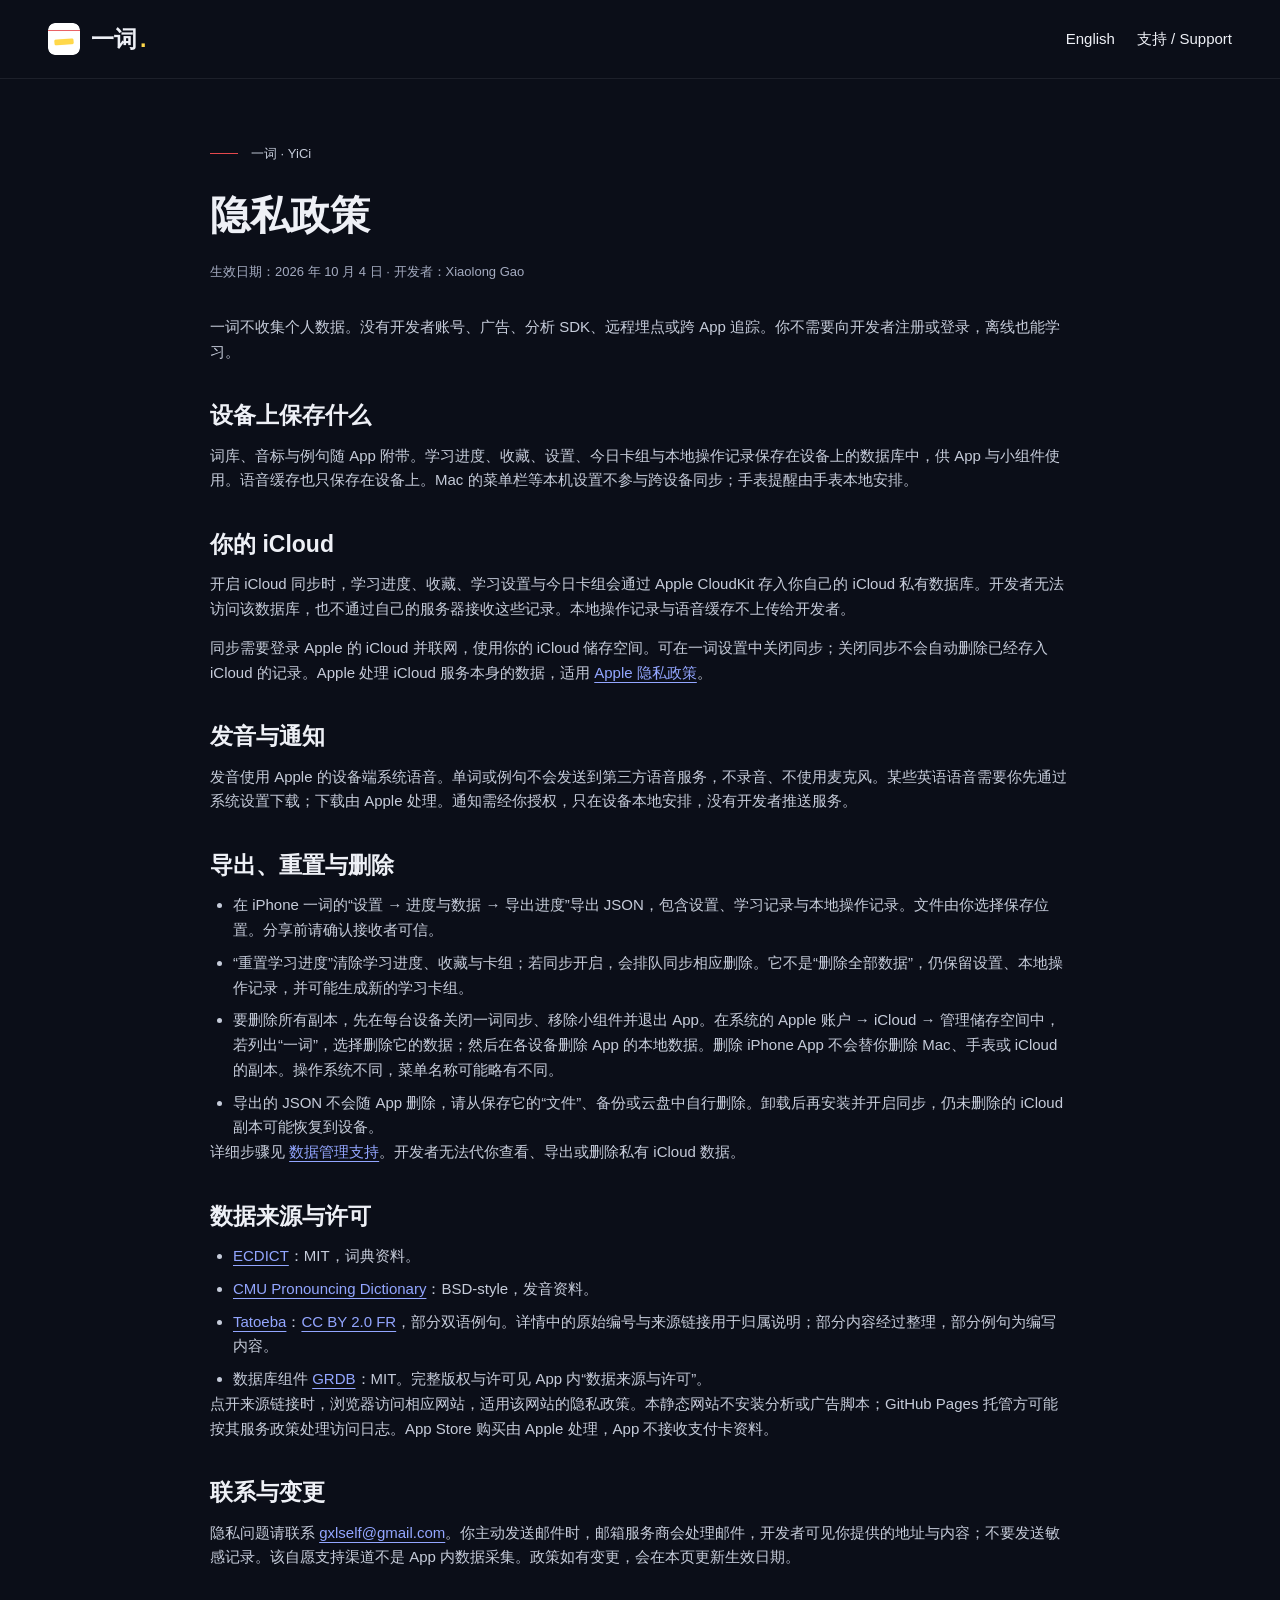
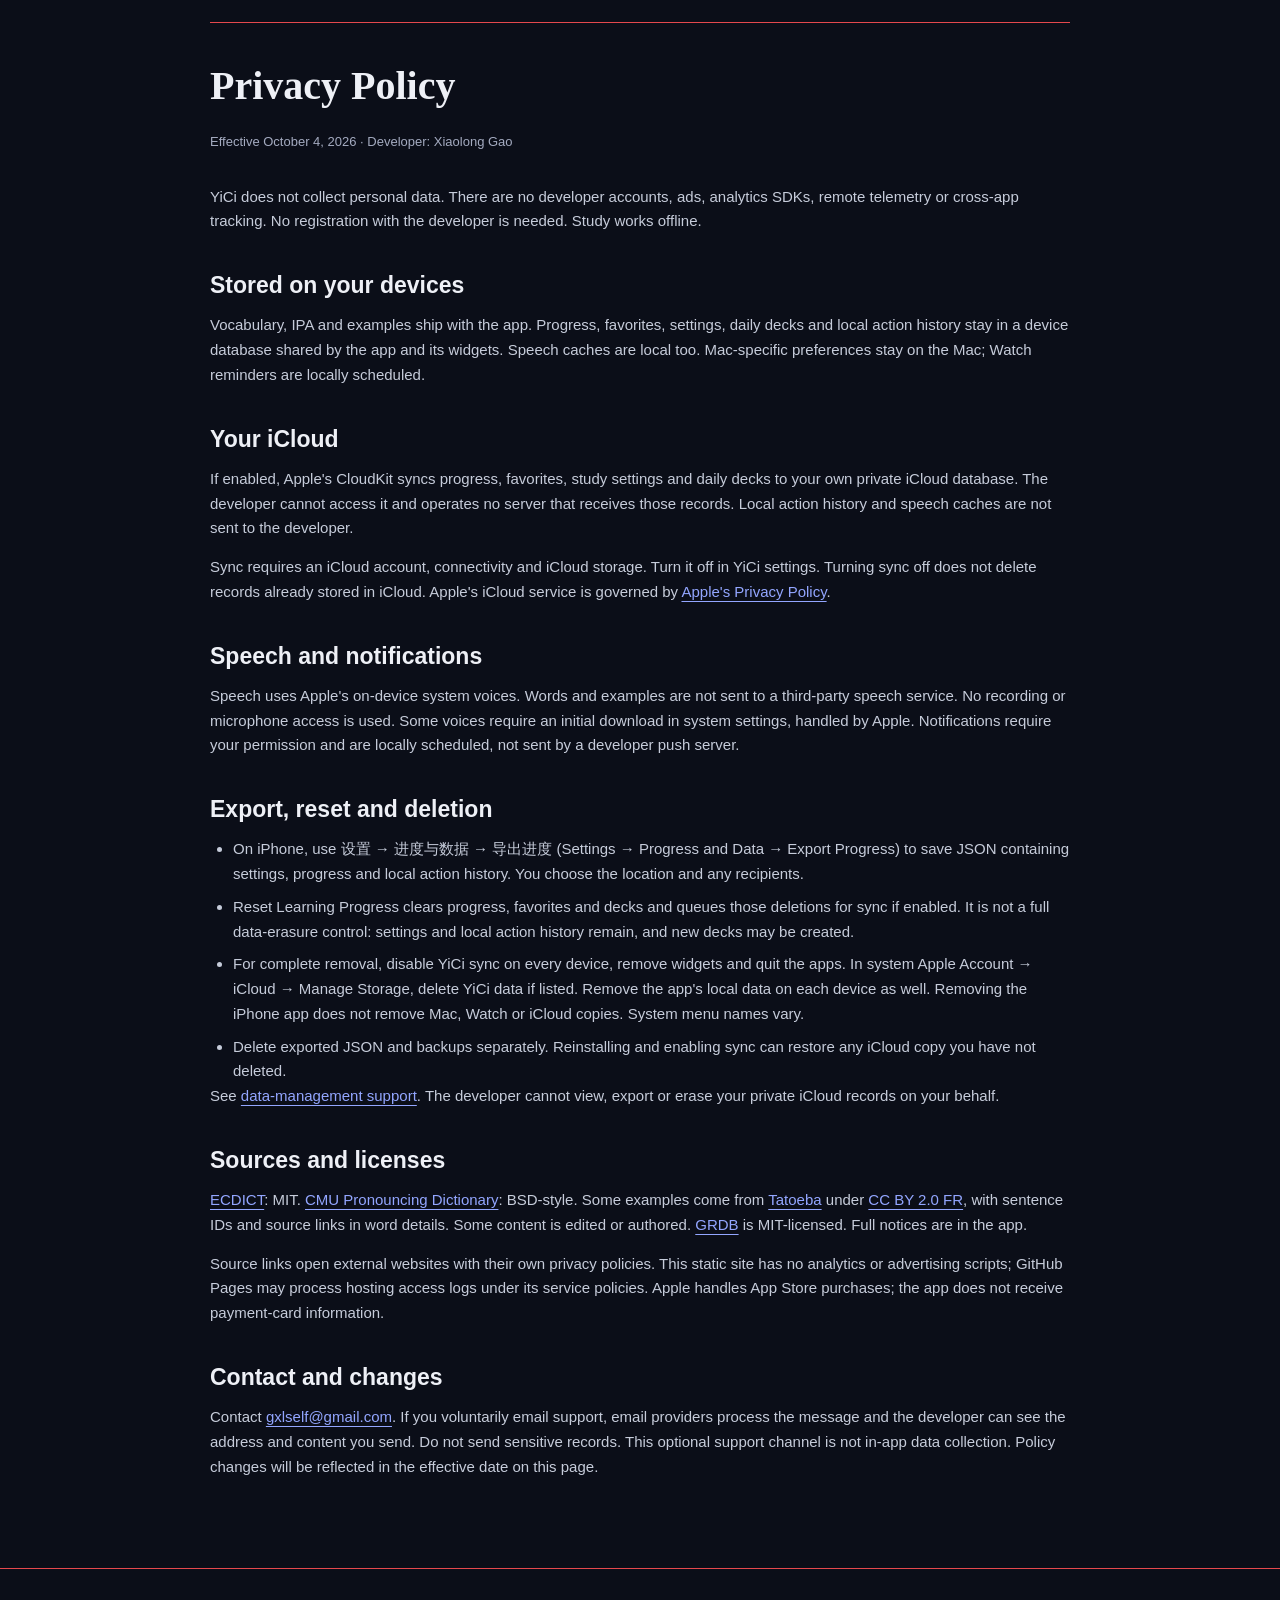
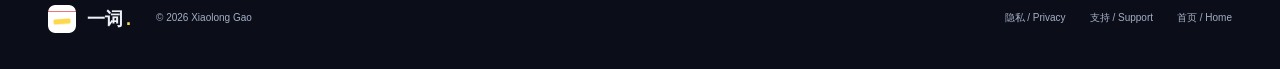
==== privacy.html @ 082e1b59 "Publish site from 5dbcb82" ====
<!doctype html>
<html lang="zh-Hans">
<head>
  <meta charset="utf-8">
  <meta name="viewport" content="width=device-width, initial-scale=1">
  <meta name="theme-color" content="#0b0e18">
  <meta name="description" content="一词 YiCi 隐私政策：不收集数据，学习记录只在设备和用户的 iCloud 私有数据库中。">
  <title>隐私政策 / Privacy · 一词 YiCi</title>
  <link rel="canonical" href="https://gxlself.github.io/yici/privacy.html">
  <link rel="icon" href="assets/favicon.png">
  <link rel="stylesheet" href="styles.css">
  <style>
    .policy { max-width: 860px; margin-inline: auto; padding-block: 64px 88px; }
    .policy h1 { font-size: 40px; line-height: 1.35; margin-bottom: 18px; }
    .policy h2 { font-family: var(--sans); font-size: 23px; margin: 36px 0 12px; }
    .policy p, .policy li { color: #c6ccda; overflow-wrap: anywhere; }
    .policy p + p { margin-top: 14px; }
    .policy ul { list-style: disc; padding-left: 23px; }
    .policy li + li { margin-top: 8px; }
    .policy a { color: var(--blue); text-decoration: underline; text-underline-offset: 4px; }
    .policy .revision { font-size: 13px; color: var(--muted); margin-bottom: 32px; }
    .policy section[lang] { border-top: 1px solid var(--red); margin-top: 52px; padding-top: 36px; }
    .policy-nav { display: flex; flex-wrap: wrap; gap: 22px; }
    @media (max-width: 600px) {
      .wrap { width: calc(100% - 40px); }
      .header-inner { height: auto; min-height: 78px; gap: 16px; flex-wrap: wrap; padding-block: 15px; }
      .policy { padding-block: 38px 64px; }
      .policy h1 { font-size: 32px; }
      .footer-links { flex-wrap: wrap; justify-content: flex-start; }
    }
  </style>
</head>
<body>
  <a class="skip-link" href="#policy">跳到正文 / Skip to content</a>
  <header class="site-header"><div class="wrap header-inner">
    <a class="brand" href="./"><img src="assets/favicon.png" width="32" height="32" alt=""><span>一词<span class="brand-dot">.</span></span></a>
    <div class="policy-nav"><a href="#english" lang="en">English</a><a href="support.html">支持 / Support</a></div>
  </div></header>
  <main class="wrap policy" id="policy">
    <p class="eyebrow"><span class="red-rule"></span>一词 · YiCi</p>
    <h1>隐私政策</h1>
    <p class="revision">生效日期：2026 年 10 月 4 日 · 开发者：Xiaolong Gao</p>
    <p>一词不收集个人数据。没有开发者账号、广告、分析 SDK、远程埋点或跨 App 追踪。你不需要向开发者注册或登录，离线也能学习。</p>

    <h2>设备上保存什么</h2>
    <p>词库、音标与例句随 App 附带。学习进度、收藏、设置、今日卡组与本地操作记录保存在设备上的数据库中，供 App 与小组件使用。语音缓存也只保存在设备上。Mac 的菜单栏等本机设置不参与跨设备同步；手表提醒由手表本地安排。</p>

    <h2>你的 iCloud</h2>
    <p>开启 iCloud 同步时，学习进度、收藏、学习设置与今日卡组会通过 Apple CloudKit 存入你自己的 iCloud 私有数据库。开发者无法访问该数据库，也不通过自己的服务器接收这些记录。本地操作记录与语音缓存不上传给开发者。</p>
    <p>同步需要登录 Apple 的 iCloud 并联网，使用你的 iCloud 储存空间。可在一词设置中关闭同步；关闭同步不会自动删除已经存入 iCloud 的记录。Apple 处理 iCloud 服务本身的数据，适用 <a href="https://www.apple.com/legal/privacy/">Apple 隐私政策</a>。</p>

    <h2>发音与通知</h2>
    <p>发音使用 Apple 的设备端系统语音。单词或例句不会发送到第三方语音服务，不录音、不使用麦克风。某些英语语音需要你先通过系统设置下载；下载由 Apple 处理。通知需经你授权，只在设备本地安排，没有开发者推送服务。</p>

    <h2>导出、重置与删除</h2>
    <ul>
      <li>在 iPhone 一词的“设置 → 进度与数据 → 导出进度”导出 JSON，包含设置、学习记录与本地操作记录。文件由你选择保存位置。分享前请确认接收者可信。</li>
      <li>“重置学习进度”清除学习进度、收藏与卡组；若同步开启，会排队同步相应删除。它不是“删除全部数据”，仍保留设置、本地操作记录，并可能生成新的学习卡组。</li>
      <li>要删除所有副本，先在每台设备关闭一词同步、移除小组件并退出 App。在系统的 Apple 账户 → iCloud → 管理储存空间中，若列出“一词”，选择删除它的数据；然后在各设备删除 App 的本地数据。删除 iPhone App 不会替你删除 Mac、手表或 iCloud 的副本。操作系统不同，菜单名称可能略有不同。</li>
      <li>导出的 JSON 不会随 App 删除，请从保存它的“文件”、备份或云盘中自行删除。卸载后再安装并开启同步，仍未删除的 iCloud 副本可能恢复到设备。</li>
    </ul>
    <p>详细步骤见 <a href="support.html#data">数据管理支持</a>。开发者无法代你查看、导出或删除私有 iCloud 数据。</p>

    <h2>数据来源与许可</h2>
    <ul>
      <li><a href="https://github.com/skywind3000/ECDICT">ECDICT</a>：MIT，词典资料。</li>
      <li><a href="https://github.com/cmusphinx/cmudict">CMU Pronouncing Dictionary</a>：BSD-style，发音资料。</li>
      <li><a href="https://tatoeba.org/zh-cn/">Tatoeba</a>：<a href="https://creativecommons.org/licenses/by/2.0/fr/">CC BY 2.0 FR</a>，部分双语例句。详情中的原始编号与来源链接用于归属说明；部分内容经过整理，部分例句为编写内容。</li>
      <li>数据库组件 <a href="https://github.com/groue/GRDB.swift">GRDB</a>：MIT。完整版权与许可见 App 内“数据来源与许可”。</li>
    </ul>
    <p>点开来源链接时，浏览器访问相应网站，适用该网站的隐私政策。本静态网站不安装分析或广告脚本；GitHub Pages 托管方可能按其服务政策处理访问日志。App Store 购买由 Apple 处理，App 不接收支付卡资料。</p>

    <h2>联系与变更</h2>
    <p>隐私问题请联系 <a href="mailto:gxlself@gmail.com">gxlself@gmail.com</a>。你主动发送邮件时，邮箱服务商会处理邮件，开发者可见你提供的地址与内容；不要发送敏感记录。该自愿支持渠道不是 App 内数据采集。政策如有变更，会在本页更新生效日期。</p>

    <section id="english" lang="en-US" aria-labelledby="english-title">
      <h1 id="english-title">Privacy Policy</h1>
      <p class="revision">Effective October 4, 2026 · Developer: Xiaolong Gao</p>
      <p>YiCi does not collect personal data. There are no developer accounts, ads, analytics SDKs, remote telemetry or cross-app tracking. No registration with the developer is needed. Study works offline.</p>
      <h2>Stored on your devices</h2>
      <p>Vocabulary, IPA and examples ship with the app. Progress, favorites, settings, daily decks and local action history stay in a device database shared by the app and its widgets. Speech caches are local too. Mac-specific preferences stay on the Mac; Watch reminders are locally scheduled.</p>
      <h2>Your iCloud</h2>
      <p>If enabled, Apple's CloudKit syncs progress, favorites, study settings and daily decks to your own private iCloud database. The developer cannot access it and operates no server that receives those records. Local action history and speech caches are not sent to the developer.</p>
      <p>Sync requires an iCloud account, connectivity and iCloud storage. Turn it off in YiCi settings. Turning sync off does not delete records already stored in iCloud. Apple's iCloud service is governed by <a href="https://www.apple.com/legal/privacy/">Apple's Privacy Policy</a>.</p>
      <h2>Speech and notifications</h2>
      <p>Speech uses Apple's on-device system voices. Words and examples are not sent to a third-party speech service. No recording or microphone access is used. Some voices require an initial download in system settings, handled by Apple. Notifications require your permission and are locally scheduled, not sent by a developer push server.</p>
      <h2>Export, reset and deletion</h2>
      <ul>
        <li>On iPhone, use 设置 → 进度与数据 → 导出进度 (Settings → Progress and Data → Export Progress) to save JSON containing settings, progress and local action history. You choose the location and any recipients.</li>
        <li>Reset Learning Progress clears progress, favorites and decks and queues those deletions for sync if enabled. It is not a full data-erasure control: settings and local action history remain, and new decks may be created.</li>
        <li>For complete removal, disable YiCi sync on every device, remove widgets and quit the apps. In system Apple Account → iCloud → Manage Storage, delete YiCi data if listed. Remove the app's local data on each device as well. Removing the iPhone app does not remove Mac, Watch or iCloud copies. System menu names vary.</li>
        <li>Delete exported JSON and backups separately. Reinstalling and enabling sync can restore any iCloud copy you have not deleted.</li>
      </ul>
      <p>See <a href="support.html#data-en">data-management support</a>. The developer cannot view, export or erase your private iCloud records on your behalf.</p>
      <h2>Sources and licenses</h2>
      <p><a href="https://github.com/skywind3000/ECDICT">ECDICT</a>: MIT. <a href="https://github.com/cmusphinx/cmudict">CMU Pronouncing Dictionary</a>: BSD-style. Some examples come from <a href="https://tatoeba.org/">Tatoeba</a> under <a href="https://creativecommons.org/licenses/by/2.0/fr/">CC BY 2.0 FR</a>, with sentence IDs and source links in word details. Some content is edited or authored. <a href="https://github.com/groue/GRDB.swift">GRDB</a> is MIT-licensed. Full notices are in the app.</p>
      <p>Source links open external websites with their own privacy policies. This static site has no analytics or advertising scripts; GitHub Pages may process hosting access logs under its service policies. Apple handles App Store purchases; the app does not receive payment-card information.</p>
      <h2>Contact and changes</h2>
      <p>Contact <a href="mailto:gxlself@gmail.com">gxlself@gmail.com</a>. If you voluntarily email support, email providers process the message and the developer can see the address and content you send. Do not send sensitive records. This optional support channel is not in-app data collection. Policy changes will be reflected in the effective date on this page.</p>
    </section>
  </main>
  <footer class="site-footer"><div class="wrap footer-inner"><a class="brand" href="./"><img src="assets/favicon.png" width="28" height="28" alt=""><span>一词<span class="brand-dot">.</span></span></a><p>© 2026 Xiaolong Gao</p><div class="footer-links"><a href="privacy.html">隐私 / Privacy</a><a href="support.html">支持 / Support</a><a href="./">首页 / Home</a></div></div></footer>
</body>
</html>
---- styles.css ----
@font-face {
  font-family: "Instrument Serif";
  src: url("assets/fonts/instrument-serif.woff2") format("woff2");
  font-style: normal;
  font-weight: 400;
  font-display: swap;
}
@font-face {
  font-family: "Instrument Serif";
  src: url("assets/fonts/instrument-serif-italic.woff2") format("woff2");
  font-style: italic;
  font-weight: 400;
  font-display: swap;
}

:root {
  color-scheme: dark;
  --ground: #0b0e18;
  --ink-ground: #141826;
  --text: #eef0f6;
  --muted: #a4abc0;
  --yellow: #ffd84a;
  --red: #e5484d;
  --blue: #93a6ff;
  --paper: #f5f6f8;
  --paper-ink: #1a2140;
  --paper-muted: #5b6380;
  --line: #2a2e3c;
  --serif: "Instrument Serif", "Times New Roman", serif;
  --display: "Songti SC", "Noto Serif SC", STSong, "SimSun", ui-serif, serif;
  --sans: -apple-system, BlinkMacSystemFont, "PingFang SC", "Microsoft YaHei", sans-serif;
  --mono: "SFMono-Regular", Consolas, "Liberation Mono", monospace;
}

*, *::before, *::after { box-sizing: border-box; }
html { scroll-behavior: smooth; scroll-padding-top: 90px; }
body { margin: 0; background: var(--ground); color: var(--text); font-family: var(--sans); font-size: 15px; line-height: 1.65; letter-spacing: 0; -webkit-font-smoothing: antialiased; }
button, input { font: inherit; }
button, a, input, summary { -webkit-tap-highlight-color: transparent; }
button { cursor: pointer; }
a { color: inherit; text-decoration: none; }
button { color: inherit; }
button:disabled { cursor: default; }
img, svg { vertical-align: middle; }
img { max-width: 100%; }
button, h1, h2, h3, p, ol, ul, dl, dd { margin: 0; }
ol, ul { padding: 0; list-style: none; }
button { border: 0; }
::selection { background: var(--yellow); color: var(--paper-ink); }
:focus-visible { outline: 3px solid var(--blue); outline-offset: 5px; }
[hidden] { display: none !important; }
.wrap { width: min(1240px, calc(100% - 96px)); margin-inline: auto; }
.section { padding-block: 116px; }
.icon { width: 22px; height: 22px; fill: none; stroke: currentColor; stroke-width: 1.7; stroke-linecap: round; stroke-linejoin: round; flex-shrink: 0; }
.svg-defs { position: absolute; width: 0; height: 0; overflow: hidden; }
.skip-link { position: fixed; z-index: 100; left: 20px; top: 12px; padding: 12px 20px; background: var(--yellow); color: var(--paper-ink); transform: translateY(-150%); border-radius: 4px; }
.skip-link:focus { transform: translateY(0); }
.eyebrow { display: flex; align-items: center; gap: 13px; color: var(--muted); font-size: 13px; font-weight: 500; margin-bottom: 25px; }
.red-rule { display: inline-block; width: 28px; height: 1px; background: var(--red); flex-shrink: 0; }
h2 { font-family: var(--display); font-size: 50px; font-weight: 600; line-height: 1.36; text-wrap: balance; }
.section-copy { font-size: 16px; color: var(--muted); line-height: 1.95; }
.marker { position: relative; z-index: 0; white-space: nowrap; isolation: isolate; padding-inline: 3px; color: var(--ground); }
.marker::before { content: ""; position: absolute; z-index: -1; inset: 16% -5px 5%; background: var(--yellow); transform: rotate(-1.8deg); clip-path: polygon(0 14%, 4% 5%, 17% 9%, 33% 4%, 54% 7%, 75% 1%, 96% 5%, 100% 19%, 98% 88%, 84% 94%, 60% 90%, 35% 98%, 13% 92%, 1% 97%); filter: drop-shadow(0 0 14px rgb(255 216 74 / 15%)); }
.marker.swipe::before { animation: marker-swipe 850ms cubic-bezier(.22,.7,.23,1) both; }
@keyframes marker-swipe { from { clip-path: polygon(0 14%, 0 5%, 0 9%, 0 4%, 0 7%, 0 1%, 0 5%, 0 19%, 0 88%, 0 94%, 0 90%, 0 98%, 0 92%, 0 97%); } }
mark { color: inherit; background: #ffe45cb3; padding-inline: 1px; box-decoration-break: clone; -webkit-box-decoration-break: clone; }
.button { min-height: 50px; padding: 13px 23px; display: inline-flex; align-items: center; justify-content: center; gap: 22px; font-size: 15px; font-weight: 600; border-radius: 5px; transition: background .2s, transform .2s, box-shadow .2s; }
.button-yellow { background: var(--yellow); color: var(--ground); box-shadow: 0 0 30px rgb(255 216 74 / 8%); }
.button-yellow:not(:disabled):hover { background: #ffe273; transform: translateY(-2px); box-shadow: 0 6px 35px rgb(255 216 74 / 17%); }
.site-header { position: sticky; top: 0; z-index: 20; background: var(--ground); border-bottom: 1px solid rgb(238 240 246 / 8%); }
.header-inner { display: flex; align-items: center; justify-content: space-between; gap: 25px; height: 78px; }
.brand { display: inline-flex; align-items: center; gap: 11px; flex-shrink: 0; }
.brand img { border-radius: 7px; }
.brand > span { font-weight: 600; font-size: 23px; line-height: 1; }
.brand-dot { color: var(--yellow); padding-left: 3px; }
.site-header nav { display: flex; gap: 33px; margin-left: 65px; }
.site-header nav a { font-size: 13px; color: #b6bccb; padding-block: 14px; transition: color .2s; }
.site-header nav a:hover { color: var(--yellow); }
.header-status { display: flex; gap: 8px; align-items: center; font-size: 12px; color: #cdd1db; }
.header-status .icon { width: 15px; height: 15px; margin-left: 5px; }
.status-dot { width: 5px; height: 5px; border-radius: 50%; background: var(--yellow); }
.hero { position: relative; overflow: hidden; }
.hero-inner { display: grid; grid-template-columns: 1fr 1fr; align-items: center; min-height: 660px; gap: 10px; }
.hero-copy { position: relative; z-index: 5; padding-block: 47px 34px; }
.hero-copy .eyebrow { margin-bottom: 31px; }
h1 { font-family: var(--display); font-size: 76px; line-height: 1.32; font-weight: 600; }
.headline-line { display: block; white-space: nowrap; }
.app-word { font-family: var(--serif); font-weight: 400; font-size: 85px; }
.marker-hero { filter: drop-shadow(0 0 18px rgb(255 216 74 / 24%)); }
.marker-hero::before { inset-block: 16% 2%; }
.yellow-period { color: var(--yellow); }
.hero-sub { margin-top: 30px; font-size: 17px; line-height: 1.95; color: #bac0d0; }
.hero-actions { display: flex; align-items: center; gap: 24px; margin-top: 31px; }
.coming-label { color: var(--muted); font-size: 12px; }
.hero-promises { display: flex; gap: 15px; color: #a4acbf; font-size: 11px; margin-top: 17px; }
.hero-promises span + span::before { content: "/"; color: #586076; margin-right: 15px; }
.hero-wink { display: flex; align-items: baseline; column-gap: 11px; row-gap: 0; flex-wrap: wrap; margin-top: 31px; width: 310px; border-top: 1px solid var(--line); padding-top: 14px; }
.wink-word { font-family: var(--serif); font-style: italic; font-size: 27px; color: #d9deed; }
.hero-wink > span:nth-child(2) { color: #b1b8ca; font-size: 11px; }
.hero-wink p { flex-basis: 100%; font-size: 11px; color: #949eb7; margin-top: 1px; }
.hero-scene { position: relative; height: 610px; min-width: 0; perspective: 1200px; --px: 0; --py: 0; }
.scene-grid { position: absolute; inset: 16px -100px 15px -15px; background-image: linear-gradient(#69728712 1px, transparent 1px), linear-gradient(90deg, #69728712 1px, transparent 1px); background-size: 67px 67px; mask-image: linear-gradient(transparent, #000 24%, #000 70%, transparent); opacity: .55; }
.phone { position: relative; width: 270px; height: 558px; padding: 7px; border: 1px solid #a2a5ad; border-radius: 44px; background: #34353b; box-shadow: inset 0 0 0 2px #686a70, inset 0 0 0 4px #131318, 12px 24px 55px #0007; }
.phone-screen { position: relative; height: 100%; width: 100%; border-radius: 36px; overflow: hidden; background: #92a6af; border: 2px solid #07090d; }
.phone-button { position: absolute; width: 3px; background: #86878d; border-radius: 2px; }
.phone-button-left { top: 131px; height: 55px; left: -3px; }
.phone-button-right { top: 163px; height: 68px; right: -3px; }
.wallpaper { position: absolute; width: 100%; height: 100%; inset: 0; }
.hero-phone .wallpaper, .og-phone .wallpaper { filter: brightness(.63); }
.dynamic-island { position: absolute; z-index: 2; width: 80px; height: 24px; background: #07090d; top: 10px; left: calc(50% - 40px); border-radius: 30px; }
.dynamic-island::after { content: ""; position: absolute; width: 6px; height: 6px; background: #171b2c; border: 1px solid #2e3040; top: 9px; right: 12px; border-radius: 50%; }
.hero-phone { position: absolute; z-index: 3; left: 45%; top: 27px; transform: translateX(-30%) rotate(-8deg) rotateY(-5deg) translate3d(calc(var(--px) * 8px), calc(var(--py) * 6px), 0); }
.lock-screen { position: relative; z-index: 1; padding-top: 55px; text-align: center; color: #f9fcff; text-shadow: 0 1px 12px #334a5660; }
.lock-symbol { width: 18px; height: 18px; margin-bottom: 13px; fill: currentColor; stroke-width: 1.4; }
.lock-inline { font-size: 12px; font-weight: 600; }
.lock-clock { font-size: 66px; font-weight: 600; font-variant-numeric: tabular-nums; line-height: 1.04; display: block; margin-top: 2px; letter-spacing: 0; }
.lock-date { font-size: 12px; font-weight: 500; margin-top: 9px; }
.lock-widget { width: 216px; text-align: left; margin: 25px auto 0; padding: 11px 9px 10px; border-block: 1px solid #edf5f762; position: relative; background: #21343f70; border-radius: 5px; }
.lock-widget-head { display: flex; align-items: baseline; gap: 8px; }
.lock-widget-head strong { font-family: var(--serif); font-weight: 400; font-size: 27px; line-height: 1; }
.lock-widget-head span { font-size: 10px; }
.lock-widget > p { font-size: 10px; margin-top: 5px; }
.lock-widget .lock-example { font-family: Georgia, serif; font-size: 10px; line-height: 1.5; width: 165px; margin-top: 6px; }
.lock-widget-actions { display: flex; flex-direction: column; gap: 13px; position: absolute; right: 6px; top: 14px; }
.lock-widget-actions .icon { width: 17px; height: 17px; }
.lock-bottom { position: absolute; z-index: 1; bottom: 33px; left: 27px; right: 27px; display: flex; justify-content: space-between; color: #fff; }
.lock-bottom > span { display: grid; place-items: center; background: #2433414d; width: 35px; height: 35px; border-radius: 50%; }
.lock-bottom .icon { width: 18px; height: 18px; }
.home-indicator { position: absolute; bottom: 8px; height: 4px; width: 85px; left: calc(50% - 42.5px); background: #f6f6f6; border-radius: 4px; z-index: 2; }
.index-card { background: #fff; color: var(--paper-ink); border-radius: 7px; overflow: hidden; }
.float-card { position: absolute; z-index: 2; transform: translate3d(calc(var(--px) * var(--depth) * 1px), calc(var(--py) * var(--depth) * 1px), 0); }
.float-drift { padding: 22px 20px 17px; box-shadow: 0 15px 30px #0003; border-top: 1px solid #ffffff80; position: relative; animation: card-drift 8s ease-in-out infinite alternate; }
.float-drift::before { content: ""; position: absolute; height: 1px; background: var(--red); left: 0; right: 0; top: 16px; }
.float-label { font-size: 9px; color: var(--paper-muted); display: block; margin-bottom: 8px; }
.float-word { font-family: var(--serif); font-size: 34px; line-height: 1.1; display: block; }
.float-ipa { font-size: 10px; color: var(--paper-muted); display: block; margin-top: 4px; }
.float-meaning { display: block; font-size: 11px; margin-top: 8px; }
.float-drift p { font-family: Georgia, serif; font-size: 11px; margin-top: 10px; line-height: 1.5; }
.float-translation { display: block; font-size: 9px; color: var(--paper-muted); margin-top: 6px; }
.float-one { left: -1%; top: 60px; width: 247px; --depth: -17; transform-origin: 50% 50%; }
.float-one .float-drift { --rot: -10deg; transform: rotate(-10deg); }
.float-two { right: -45px; top: 132px; width: 214px; z-index: 1; --depth: 24; }
.float-two .float-drift { --rot: 12deg; transform: rotate(12deg); animation-delay: -3s; }
.float-three { left: 0; bottom: 55px; width: 206px; --depth: 20; }
.float-three .float-drift { --rot: 5deg; transform: rotate(5deg); animation-delay: -5s; }
.index-card-ink { background: #1c2233; color: var(--text); border: 1px solid #374057; }
.index-card-ink .float-label, .index-card-ink .float-ipa { color: #a9b3ce; }
.index-card-ink mark { color: var(--yellow); text-decoration: underline; text-underline-offset: 3px; background: transparent; }
.scene-caption { position: absolute; z-index: 4; bottom: -12px; left: 42%; color: #b8c0d1; font-size: 11px; display: flex; align-items: center; gap: 8px; }
.live-dot { width: 5px; height: 5px; background: var(--yellow); border-radius: 50%; box-shadow: 0 0 10px #ffd84a80; }
@keyframes card-drift { from { transform: translateY(0) rotate(var(--rot)); } to { transform: translateY(-13px) rotate(calc(var(--rot) + 2deg)); } }
.hero-bottom { border-top: 1px solid var(--line); display: flex; align-items: center; justify-content: space-between; font-size: 11px; color: #9099b0; height: 61px; }
.hero-bottom a { width: 44px; height: 44px; display: grid; place-items: center; color: var(--yellow); }
.hero-bottom .icon { height: 18px; width: 18px; }

.day-story { position: relative; min-height: 840px; padding-block: 65px; border-bottom: 1px solid var(--line); }
.scroll-story { height: calc(100svh + 2000px); padding: 0; }
.story-pin { padding-block: 70px; }
.scroll-story .story-pin { position: sticky; top: 78px; height: calc(100svh - 78px); min-height: 660px; padding-block: 35px; display: flex; align-items: center; }
.story-layout { display: grid; grid-template-columns: 1.05fr 1fr .75fr; gap: 52px; align-items: center; }
.story-copy h2 { font-size: 47px; }
.story-copy .section-copy { margin-top: 25px; font-size: 14px; }
.story-moment { margin-top: 37px; padding-top: 24px; border-top: 1px solid var(--line); }
.moment-label { display: block; font-size: 11px; color: var(--blue); }
.moment-time { display: block; font-family: var(--mono); font-size: 53px; line-height: 1.3; margin-top: 3px; font-variant-numeric: tabular-nums; }
.story-moment > p { font-size: 12px; color: #abb4ca; margin-top: 8px; min-height: 40px; }
.refresh-note { font-size: 11px; color: #959fb7; margin-top: 20px; padding-left: 11px; border-left: 1px solid var(--red); }
.story-device { display: flex; justify-content: center; }
.day-phone { width: 275px; height: 572px; transform: rotate(4deg); }
.home-top { position: relative; z-index: 1; display: flex; justify-content: space-between; align-items: center; padding: 14px 19px 0; font-size: 11px; font-weight: 600; color: #22333d; }
.home-signal { font-size: 7px; display: flex; align-items: center; gap: 4px; }
.battery { border: 1px solid currentColor; width: 14px; height: 7px; border-radius: 2px; position: relative; }
.battery::before { content: ""; position: absolute; inset: 1px 3px 1px 1px; background: currentColor; }
.home-content { position: relative; z-index: 1; padding: 38px 12px 0; }
.home-date { color: #22333d; font-size: 20px; font-weight: 500; margin-bottom: 16px; text-align: center; }
.day-widget { height: 153px; padding: 12px; box-shadow: 0 3px 15px #34445017; }
.day-word-row { display: flex; align-items: center; justify-content: space-between; line-height: 1.1; }
.day-word-row > strong { font-family: var(--serif); font-size: 27px; font-weight: 400; }
.day-word-row .icon { width: 16px; height: 16px; color: #2c48d6; }
.day-ipa { font-size: 10px; color: var(--paper-muted); display: block; margin-top: 2px; }
.day-meaning { font-size: 10px; margin-top: 5px; }
.widget-rule { display: block; width: 26px; height: 1px; background: var(--red); margin-block: 9px; }
.day-widget .widget-rule { margin-block: 8px; }
.day-example { font-family: Georgia, serif; font-size: 11px; line-height: 1.3; }
.day-translation-row { display: flex; justify-content: space-between; align-items: center; font-size: 9px; color: var(--paper-muted); margin-top: 6px; gap: 6px; line-height: 1.3; }
.day-translation-row .icon { width: 15px; height: 15px; color: #2c48d6; }
.home-app-grid { display: grid; grid-template-columns: repeat(4, 1fr); gap: 18px 12px; padding-top: 26px; text-align: center; }
.home-app-grid > span { font-size: 8px; color: #22333d; display: flex; flex-direction: column; align-items: center; gap: 5px; }
.home-app-grid i { display: grid; place-items: center; width: 42px; height: 42px; border-radius: 11px; overflow: hidden; color: #fff; font-style: normal; }
.home-app-grid .icon { height: 25px; width: 25px; }
.app-calendar { background: #f5f8fb; color: #d65053 !important; }
.app-photo { background: #858cba; }
.app-map { background: #629082; }
.app-note { background: #d4b744; }
.app-camera { background: #dee3e9; color: #40536c !important; }
.app-clock { background: #253445; }
.app-cloud { background: #5987b5; }
.home-dock { position: absolute; bottom: 25px; left: 12px; right: 12px; height: 64px; background: #f4f7f56b; border: 1px solid #f4f7f544; border-radius: 20px; display: flex; align-items: center; justify-content: space-evenly; }
.home-dock i { display: grid; place-items: center; width: 40px; height: 40px; border-radius: 10px; color: #eef4fc; background: #437a68; overflow: hidden; }
.home-dock i:nth-child(2) { background: #608bb0; }
.home-dock i:nth-child(3) { background: #3d4657; }
.day-phone.is-night .phone-screen { background: #222c3c; }
.day-phone.is-night .wallpaper { opacity: .15; }
.day-phone.is-night .home-top, .day-phone.is-night .home-date, .day-phone.is-night .home-app-grid > span { color: #d1d8e8; }
.day-phone.is-night .day-widget { background: #141826; color: #eef0f6; }
.day-phone.is-night .day-ipa, .day-phone.is-night .day-translation-row { color: #a6b1cb; }
.day-phone.is-night .day-widget .icon { color: #93a6ff; }
.day-phone.is-night mark { background: transparent; color: var(--yellow); text-decoration: underline; }
.time-rail ol { position: relative; border-left: 1px solid #343b4e; }
.time-rail button { position: relative; display: grid; grid-template-columns: 59px 1fr; align-items: baseline; gap: 15px; text-align: left; width: 100%; padding: 13px 0 13px 21px; background: transparent; font-size: 12px; color: #a3abc0; transition: color .2s; }
.time-rail button::before { content: ""; width: 5px; height: 5px; position: absolute; left: -3px; top: 23px; background: #505a74; border-radius: 50%; transition: background .2s, box-shadow .2s; }
.time-rail time { font-family: var(--mono); font-size: 12px; }
.time-rail button > span { font-family: var(--serif); font-size: 21px; line-height: 1; }
.time-rail small { display: block; font-family: var(--sans); font-size: 9px; margin-top: 5px; color: #929db5; }
.time-rail button[aria-current="step"] { color: var(--yellow); }
.time-rail button[aria-current="step"]::before { background: var(--yellow); box-shadow: 0 0 13px #ffd84a80; }
.time-rail button[aria-current="step"] small { color: #d2bc65; }
.time-rail button:hover { color: var(--text); }

.playground { background: var(--ink-ground); border-block: 1px solid #343848; }
.playground-layout { display: grid; grid-template-columns: 1fr 1fr; align-items: center; gap: 85px; }
.play-copy .section-copy { margin-top: 25px; font-size: 15px; }
.play-aside { font-family: var(--display); color: #c6ccdb; font-size: 15px; margin-top: 31px; }
.play-stage { display: flex; flex-direction: column; align-items: center; justify-content: center; min-height: 335px; }
.demo-controls { width: 338px; display: flex; justify-content: space-between; gap: 20px; align-items: center; margin-bottom: 25px; }
.theme-control { display: flex; background: #0b0e18; border: 1px solid #3c4357; border-radius: 6px; padding: 3px; }
.theme-button { display: flex; align-items: center; gap: 7px; min-height: 35px; min-width: 55px; padding: 7px 10px; color: #a4aec7; background: transparent; border-radius: 3px; font-size: 11px; }
.theme-button .icon { width: 14px; height: 14px; }
.theme-button[aria-pressed="true"] { background: #dfe4ef; color: #1a2140; }
.quiz-control { position: relative; display: flex; align-items: center; gap: 10px; font-size: 11px; color: #c2c8d7; cursor: pointer; min-height: 44px; }
.quiz-control input { position: absolute; inset: 0; opacity: 0; cursor: pointer; width: 100%; height: 100%; margin: 0; }
.switch-track { width: 30px; height: 18px; background: #444c63; border: 1px solid #69718a; border-radius: 20px; pointer-events: none; transition: background .2s; }
.switch-track::after { content: ""; display: block; width: 12px; height: 12px; margin: 2px; background: #c2c9db; border-radius: 50%; transition: transform .2s; }
.quiz-control input:checked + .switch-track { background: #5b76ff; border-color: #91a4ff; }
.quiz-control input:checked + .switch-track::after { transform: translateX(12px); background: #fff; }
.quiz-control input:focus-visible + .switch-track { outline: 3px solid var(--blue); outline-offset: 4px; }
.widget-perspective { perspective: 800px; width: 338px; height: 158px; }
.widget-medium { position: relative; width: 338px; height: 158px; padding: 13px 16px; background: #fff; color: var(--paper-ink); border-radius: 8px; overflow: hidden; text-align: left; }
.interactive-widget { box-shadow: 0 22px 45px #05071060, 0 0 0 1px #ffffff15; transform-origin: 50% 50%; }
.widget-word-row { display: flex; gap: 9px; align-items: baseline; padding-right: 30px; line-height: 1.1; min-height: 29px; white-space: nowrap; }
.widget-word-row h3, .mock-headword { font-family: var(--serif); font-size: 29px; font-weight: 400; line-height: 1.1; }
.widget-ipa { font-size: 11px; color: var(--paper-muted); }
.widget-word-row.is-long h3 { font-size: 25px; }
.widget-word-row.is-long .widget-ipa { font-size: 10px; }
.widget-meaning { font-size: 12px; min-height: 20px; margin-top: 1px; }
.widget-meaning > span { color: #2c48d6; }
.widget-medium .widget-rule { margin-block: 6px 8px; }
.widget-example { font-family: Georgia, serif; font-size: 13px; line-height: 1.4; padding-right: 10px; }
.widget-translation { font-size: 11px; line-height: 1.4; color: var(--paper-muted); margin-top: 5px; padding-right: 30px; }
.widget-button { position: absolute; width: 44px; height: 44px; background: transparent; display: grid; place-items: center; color: #2c48d6; border-radius: 50%; z-index: 2; }
.widget-button::before { content: ""; position: absolute; inset: 7px; background: #edf0fd; border-radius: 50%; z-index: -1; transition: background .2s, transform .2s; }
.widget-button:hover::before { background: #dce3fe; transform: scale(1.1); }
.widget-button .icon { height: 17px; width: 17px; stroke-width: 1.9; }
.speak-button { top: 6px; right: 4px; }
.known-button { right: 4px; bottom: 4px; }
.widget-button:focus-visible { outline-offset: -4px; }
.interactive-widget[data-theme="ink"] { background: #1d2334; color: #eef0f6; box-shadow: 0 22px 45px #05071060, 0 0 0 1px #464f6b; }
.interactive-widget[data-theme="ink"] .widget-ipa, .interactive-widget[data-theme="ink"] .widget-translation { color: #b1b9cf; }
.interactive-widget[data-theme="ink"] .widget-meaning > span, .interactive-widget[data-theme="ink"] .widget-button { color: #a4b4ff; }
.interactive-widget[data-theme="ink"] .widget-rule { background: #ff7a7e; }
.interactive-widget[data-theme="ink"] mark { background: transparent; color: var(--yellow); text-decoration: underline; text-underline-offset: 3px; }
.interactive-widget[data-theme="ink"] .widget-button::before { background: #303b5b; }
.quiz-hidden .widget-meaning, .quiz-hidden .widget-translation { visibility: hidden; }
.quiz-reveal { position: absolute; top: 43px; left: 14px; min-height: 26px; padding: 1px 12px; border: 1px solid #c2cbed; border-radius: 4px; color: #2c48d6; background: #f0f3ff; font-size: 11px; }
.interactive-widget[data-theme="ink"] .quiz-reveal { background: #303b5b; border-color: #627098; color: #c1ccff; }
.speaking .speak-button::before { background: #ffd84a; }
.speaking .speak-button { color: #1a2140; }
.demo-status { width: 400px; max-width: 100%; text-align: center; min-height: 21px; margin-top: 24px; font-size: 11px; color: #bdc7de; }
.demo-source { font-size: 10px; color: #9ca9c4; margin-top: 4px; min-height: 18px; }
.demo-source a { text-decoration: underline; text-decoration-color: #64718a; text-underline-offset: 3px; }
.play-pagination { display: flex; justify-content: center; margin-top: 13px; }
.play-pagination button { position: relative; background: transparent; width: 29px; height: 29px; border-radius: 50%; }
.play-pagination button::after { content: ""; position: absolute; width: 5px; height: 5px; border-radius: 50%; background: #78839d; inset: 12px; transition: background .2s, transform .2s; }
.play-pagination button[aria-pressed="true"]::after { background: var(--yellow); transform: scale(1.5); }

.memory { overflow: hidden; }
.memory-heading { display: flex; justify-content: space-between; gap: 40px; align-items: flex-end; }
.memory-heading .section-copy { font-size: 14px; margin-right: 50px; padding-bottom: 5px; }
.ladder-scene { width: min(920px, 100%); margin: 10px auto 0; aspect-ratio: 820 / 420; }
.ladder-svg { display: block; width: 100%; height: 100%; overflow: visible; }
.ladder-ground { fill: none; stroke: #252d40; stroke-width: 1; }
.ladder-step { stroke: #596278; stroke-width: .7; }
.step-top { fill: #343c50; transition: fill .25s; }
.step-front { fill: #171f30; }
.step-side { fill: #242c40; }
.ladder-step text { fill: #a3adc4; stroke: none; font-family: var(--mono); font-size: 24px; }
.step-unit { font-family: var(--sans); font-size: 11px; }
.ladder-step.is-active .step-top { fill: var(--yellow); }
.ladder-step.is-active { stroke: #ffd84ab3; }
.ladder-step.is-active text { fill: #f2db8d; }
.ladder-card-paper { fill: #fff; stroke: #dae0eb; stroke-width: .5; }
.ladder-card-rule { stroke: var(--red); stroke-width: 1; }
.ladder-card-word { font-family: var(--serif); font-size: 33px; fill: #1a2140; }
.ladder-card-meaning { font-family: var(--sans); font-size: 11px; fill: #3c4661; }
.ladder-card-level { font-family: var(--sans); font-size: 9px; fill: #5b6380; }
.memory-rules { display: grid; grid-template-columns: 1fr 1fr 1fr; border-block: 1px solid var(--line); margin-top: 18px; padding-block: 28px; }
.memory-rules > div { padding-inline: 32px; }
.memory-rules > div:first-child { padding-left: 0; }
.memory-rules > div + div { border-left: 1px solid var(--line); }
.rule-action { display: flex; align-items: center; gap: 6px; font-size: 13px; color: #b4bdd1; }
.rule-action .icon { height: 14px; width: 14px; }
.memory-rules strong { display: block; font-family: var(--mono); font-size: 32px; color: var(--yellow); font-weight: 400; margin-top: 9px; line-height: 1.4; }
.memory-rules strong > span { font-family: var(--sans); font-size: 11px; padding-left: 7px; }
.memory-rules .rule-reset { font-family: var(--sans); font-size: 22px; line-height: 44.8px; }
.memory-rules p { font-size: 11px; color: #9aa5be; margin-top: 5px; }

.paper-section { background: var(--paper); color: var(--paper-ink); color-scheme: light; }
.paper-section .eyebrow, .paper-section .section-copy { color: var(--paper-muted); }
.paper-section .marker::before { filter: none; mix-blend-mode: multiply; }
.family-heading { display: flex; justify-content: space-between; align-items: flex-end; gap: 40px; }
.family-heading .section-copy { font-size: 14px; padding-bottom: 5px; margin-right: 104px; }
.family-primary { display: grid; grid-template-columns: 180px 338px 338px; justify-content: space-between; align-items: center; gap: 35px; margin-top: 60px; }
.family-item { min-width: 0; }
.family-item h3 { font-size: 13px; font-weight: 600; margin-top: 24px; }
.family-item > p { font-size: 11px; color: var(--paper-muted); margin-top: 4px; }
.render-slot { display: grid; place-items: start; position: relative; }
.render-slot > img { object-fit: contain; width: 100%; height: 100%; display: block; }
.family-small .render-slot { width: 158px; height: 158px; }
.family-medium .render-slot { width: 338px; height: 158px; }
.family-large .render-slot { width: 338px; height: 354px; }
.small-widget, .family-primary .widget-medium, .large-widget { box-shadow: 0 5px 14px #1a21400c, 0 0 0 1px #1a21400a; }
.small-widget { width: 158px; height: 158px; padding: 14px; }
.small-top { display: flex; align-items: center; justify-content: space-between; font-size: 9px; color: var(--paper-muted); }
.small-top .icon { height: 17px; width: 17px; color: #2c48d6; }
.small-widget > strong { display: block; font-family: var(--serif); font-size: 30px; font-weight: 400; margin-top: 8px; line-height: 1; }
.small-ipa { display: block; font-size: 10px; color: var(--paper-muted); margin-top: 5px; }
.small-widget .widget-rule { margin-block: 9px; }
.small-widget > p { font-size: 11px; line-height: 1.5; }
.small-widget > p > span { color: #2c48d6; }
.mock-widget-button { position: absolute; color: #2c48d6; width: 28px; height: 28px; background: #edf0fd; display: grid; place-items: center; border-radius: 50%; }
.mock-widget-button .icon { width: 16px; height: 16px; }
.mock-speak { right: 12px; top: 12px; }
.mock-known { right: 12px; bottom: 12px; }
.large-widget { width: 338px; height: 354px; padding: 18px; position: relative; }
.large-label { display: flex; justify-content: space-between; align-items: center; font-size: 9px; color: var(--paper-muted); }
.large-word { display: block; font-family: var(--serif); font-size: 43px; font-weight: 400; line-height: 1.1; margin-top: 13px; }
.large-ipa { display: flex; align-items: center; gap: 11px; font-size: 11px; color: var(--paper-muted); margin-top: 6px; }
.large-ipa .icon { width: 17px; height: 17px; color: #2c48d6; }
.large-meaning { font-size: 13px; margin-top: 9px; }
.large-meaning > span { color: #2c48d6; }
.large-widget .widget-rule { margin-block: 16px 14px; }
.large-example { font-family: Georgia, serif; font-size: 17px; line-height: 1.5; max-width: 280px; }
.large-translation { font-size: 11px; color: var(--paper-muted); margin-top: 8px; }
.large-source { font-size: 9px; color: var(--paper-muted); margin-top: 9px; }
.large-review { position: absolute; left: 18px; right: 18px; bottom: 67px; display: flex; justify-content: space-between; font-size: 9px; color: var(--paper-muted); border-top: 1px solid #e5e8f1; padding-top: 9px; align-items: center; }
.review-dots { display: flex; gap: 3px; }
.review-dots i { width: 4px; height: 4px; border-radius: 50%; background: #ced4e4; }
.review-dots i:first-child { background: #2c48d6; }
.large-actions { position: absolute; bottom: 16px; left: 18px; right: 18px; display: flex; justify-content: space-between; align-items: center; color: #2c48d6; font-size: 11px; }
.large-actions > span { display: flex; align-items: center; gap: 6px; background: #eef1fb; padding: 7px 13px; border-radius: 5px; }
.large-actions .icon { width: 13px; height: 13px; }
.family-secondary { display: grid; grid-template-columns: 338px 338px 180px; justify-content: space-between; align-items: center; gap: 35px; margin-top: 60px; padding-top: 52px; border-top: 1px solid #dfe3ec; }
.lock-family-group { display: grid; gap: 25px; }
.lock-family-group .family-item h3 { margin-top: 13px; }
.inline-widget { display: flex; gap: 9px; align-items: center; color: #f7f8fc; background: #3d4654; width: 338px; height: 47px; padding: 10px 15px; border-radius: 6px; font-size: 12px; font-weight: 500; }
.inline-widget .icon { width: 15px; height: 15px; }
.rectangular-widget { width: 338px; height: 99px; background: #3d4654; color: #f7f8fc; padding: 11px 15px; border-radius: 6px; }
.rectangular-widget > div { display: flex; align-items: baseline; gap: 11px; }
.rectangular-widget strong { font-family: var(--serif); font-size: 25px; font-weight: 400; }
.rectangular-widget > div > span { font-size: 11px; color: #dce1ec; }
.rectangular-widget > p { font-size: 11px; }
.rectangular-widget > p:last-child { font-family: Georgia, serif; font-size: 11px; margin-top: 5px; }
.standby-widget { display: grid; grid-template-columns: 1fr 1.25fr; align-items: center; width: 338px; height: 188px; padding: 18px 22px; background: #11090b; color: #ff514e; border: 1px solid #312123; border-radius: 8px; }
.standby-clock { font-family: var(--sans); font-size: 56px; font-weight: 500; line-height: 1; display: flex; flex-direction: column; }
.standby-word { padding-left: 20px; border-left: 1px solid #742629; }
.standby-word small { font-size: 10px; display: block; color: #f07374; }
.standby-word strong { font-family: var(--serif); font-size: 39px; display: block; font-weight: 400; line-height: 1.3; }
.standby-word > span { font-size: 11px; display: block; color: #f07374; }
.standby-word > p { font-size: 11px; margin-top: 12px; }
.control-widget { height: 98px; width: 98px; border-radius: 50%; background: #dce2ef; display: flex; flex-direction: column; align-items: center; justify-content: center; gap: 8px; border: 1px solid #c5cee0; color: #2c48d6; }
.control-widget > .icon { width: 28px; height: 28px; }
.control-widget > span { font-size: 9px; }
.version-note { font-size: 9px; color: #65708b; }
.render-slot[data-render="lockInline"] { width: 338px; height: 47px; }
.render-slot[data-render="lockRectangular"] { width: 338px; height: 99px; }
.render-slot[data-render="standby"] { width: 338px; height: 188px; }
.render-slot[data-render="controlCenter"] { width: 98px; height: 98px; }

.numbers { background: var(--yellow); color: #141826; padding-block: 50px 30px; }
.numbers-caption { font-size: 12px; font-weight: 500; }
.stats { display: grid; grid-template-columns: repeat(4, 1fr); margin-block: 25px 38px; }
.stats > div { display: flex; flex-direction: column-reverse; align-items: flex-start; padding-left: 38px; border-left: 1px solid #14182630; }
.stats > div:first-child { padding-left: 0; border: 0; }
.stats dd { font-family: var(--mono); font-size: 48px; line-height: 1.3; font-variant-numeric: tabular-nums; }
.stats dd span { display: inline-block; min-width: 1ch; }
.stats dt { font-size: 12px; margin-top: 7px; }
.book-list { display: flex; flex-wrap: wrap; gap: 10px 28px; padding-top: 21px; border-top: 1px solid #14182630; font-size: 12px; font-weight: 500; }
.book-list li + li { position: relative; }
.book-list li + li::before { content: "·"; position: absolute; left: -16px; color: #14182680; }

.platforms-heading { text-align: center; }
.platforms-heading .eyebrow { justify-content: center; }
.platforms-heading h2 { font-size: 45px; }
.platform-grid { display: grid; grid-template-columns: 1fr 1.3fr 1fr; gap: 45px; text-align: center; margin-top: 55px; }
.platform-item h3 { display: flex; justify-content: center; gap: 10px; align-items: center; font-size: 17px; font-weight: 500; }
.platform-tag { color: #aab4cf; border: 1px solid #3a4258; font-size: 9px; padding: 2px 6px; border-radius: 3px; }
.tag-now { color: var(--yellow); border-color: #ffd84a55; }
.platform-item > p { color: #a5afc7; font-size: 12px; margin-top: 10px; }
.platform-status { display: block; font-size: 12px; color: #94a1bc; margin-top: 7px; }
.platform-visual { height: 240px; display: flex; align-items: center; justify-content: center; margin-bottom: 25px; }
.mini-phone { width: 112px; height: 224px; border: 2px solid #a5a8b2; box-shadow: inset 0 0 0 3px #212433; border-radius: 20px; background: #536a79; padding: 6px; position: relative; }
.mini-island { width: 35px; height: 10px; border-radius: 20px; background: #080b14; margin: 0 auto; }
.mini-time { display: block; font-size: 23px; font-weight: 500; margin-top: 22px; color: #f9fcff; }
.mini-card { width: 90px; margin: 21px auto 0; padding: 8px; background: #ffffffed; border-radius: 5px; color: #1a2140; text-align: left; }
.mini-card > strong { display: block; font-family: var(--serif); font-size: 18px; font-weight: 400; line-height: 1; }
.mini-card > span { display: block; font-size: 6px; color: var(--paper-muted); margin-top: 4px; }
.mini-card > p { font-size: 7px; margin-top: 6px; border-top: 1px solid var(--red); padding-top: 5px; }
.mini-home { position: absolute; width: 38px; height: 2px; background: #fff; border-radius: 2px; bottom: 7px; left: calc(50% - 19px); }
.mac-device { position: relative; width: 335px; padding-bottom: 39px; }
.mac-screen { position: relative; width: 335px; height: 182px; border-radius: 8px 8px 0 0; border: 6px solid #5f626e; background: #9caeae; overflow: hidden; box-shadow: 0 0 0 1px #c3c7ce; }
.mac-screen::before { content: ""; position: absolute; width: 360px; height: 180px; border: 34px solid #d6ddd7; border-radius: 50%; right: -180px; top: 39px; transform: rotate(-30deg); }
.mac-menubar { position: relative; display: flex; justify-content: space-between; padding: 3px 9px; font-size: 6px; background: #dfe8e180; color: #1a2140; }
.mac-card { position: relative; width: 112px; height: 112px; margin: 14px 0 0 17px; padding: 10px; text-align: left; box-shadow: 0 2px 4px #1112; }
.mac-card > span { display: block; font-size: 7px; color: var(--paper-muted); }
.mac-card > strong { display: block; font-family: var(--serif); font-size: 25px; font-weight: 400; line-height: 1; margin-block: 9px 4px; }
.mac-card > p { font-size: 8px; border-top: 1px solid var(--red); padding-top: 9px; margin-top: 8px; }
.mac-dock { position: absolute; display: flex; gap: 5px; padding: 4px 6px; bottom: 4px; left: 50%; transform: translateX(-50%); background: #ffffff70; border-radius: 4px; }
.mac-dock i { width: 13px; height: 13px; border-radius: 3px; background: #5d84bc; }
.mac-dock i:nth-child(2) { background: #ddcd55; }
.mac-dock i:nth-child(3) { background: #e5797c; }
.mac-dock i:nth-child(4) { background: #e7e9f0; }
.mac-dock i:nth-child(5) { background: #80a98d; }
.mac-chin { height: 19px; background: #b7bcc5; border-radius: 0 0 6px 6px; }
.mac-foot { position: absolute; width: 70px; height: 39px; bottom: 0; left: calc(50% - 35px); border-bottom: 5px solid #c4c8cd; }
.mac-foot::before { content: ""; position: absolute; top: 0; left: 23px; height: 35px; width: 24px; background: #9b9fa8; transform: perspective(30px) rotateX(10deg); }
.watch-device { position: relative; height: 216px; width: 126px; display: flex; align-items: center; justify-content: center; }
.watch-strap { position: absolute; left: 32px; right: 32px; height: 48px; background: #4a4f5c; border: 1px solid #727886; border-radius: 8px; }
.strap-top { top: 0; }
.strap-bottom { bottom: 0; }
.watch-screen { position: relative; width: 116px; height: 140px; background: #080b12; border: 4px solid #8c919a; border-radius: 28px; z-index: 1; padding: 13px 9px 9px; box-shadow: inset 0 0 0 2px #282e3b; }
.watch-crown { position: absolute; right: -1px; top: 67px; height: 18px; width: 5px; background: #a6abb5; border-radius: 3px; }
.watch-time { font-size: 9px; color: #b4bfd5; display: block; text-align: right; }
.watch-card { margin-top: 6px; text-align: left; padding: 5px 6px; background: #202738; border-radius: 8px; }
.watch-card small { font-size: 6px; color: #ff7a7e; display: block; }
.watch-card strong { display: block; font-family: var(--serif); font-size: 19px; font-weight: 400; line-height: 1.25; }
.watch-card p { font-size: 6px; color: #c3cce0; margin-top: 3px; }
.watch-card .icon { width: 10px; height: 10px; color: #a9b8ff; margin-top: 5px; }
.sync-line { margin-top: 51px; padding-top: 26px; border-top: 1px solid var(--line); text-align: center; font-size: 12px; color: #c0c9de; display: flex; align-items: center; justify-content: center; gap: 12px; }
.sync-line .icon { color: var(--blue); width: 21px; height: 21px; }

.privacy { background: #141826; border-block: 1px solid #33394a; }
.privacy-layout { display: grid; grid-template-columns: 1fr 1.2fr; gap: 95px; }
.privacy-row { display: flex; gap: 18px; padding-block: 23px; border-bottom: 1px solid #343a4d; }
.privacy-row:first-child { padding-top: 0; }
.privacy-row > .icon { color: var(--blue); margin-top: 2px; width: 21px; height: 21px; }
.privacy-row h3 { font-size: 15px; font-weight: 500; }
.privacy-row p { font-size: 12px; color: #b1bad0; margin-top: 7px; }
.data-credits { margin-top: 26px; }
.data-credits > span { font-size: 11px; color: #b1bad0; }
.data-credits > p { display: flex; gap: 7px 20px; flex-wrap: wrap; margin-top: 8px; }
.data-credits a { font-size: 10px; color: #c7d2ff; }
.data-credits small { font-size: 8px; color: #a6b0c9; padding-left: 4px; }
.data-credits a:hover, .footer-links a:hover { text-decoration: underline; text-underline-offset: 4px; }
.faq-layout { display: grid; grid-template-columns: 1fr 1.4fr; gap: 80px; }
.faq h2 { font-size: 44px; }
.faq-list details { border-bottom: 1px solid #353c4e; }
.faq-list details:first-child { border-top: 1px solid #353c4e; }
.faq-list summary { list-style: none; cursor: pointer; padding: 21px 0; font-size: 14px; display: flex; justify-content: space-between; align-items: center; gap: 15px; }
.faq-list summary::-webkit-details-marker { display: none; }
.faq-list details[open] summary { color: var(--yellow); }
.faq-plus { width: 16px; height: 16px; position: relative; color: var(--blue); flex-shrink: 0; }
.faq-plus::before, .faq-plus::after { content: ""; width: 12px; height: 1px; position: absolute; left: 2px; top: 7px; background: currentColor; }
.faq-plus::after { transform: rotate(90deg); transition: transform .2s; }
.faq-list details[open] .faq-plus::after { transform: rotate(0); }
.faq-list details > p { color: #acb6cf; font-size: 13px; line-height: 1.9; padding: 0 29px 23px 0; }
.join { padding-block: 30px 104px; }
.join-inner { text-align: center; }
.join-icon { border-radius: 12px; margin-bottom: 32px; box-shadow: 0 10px 30px #0003; }
.join h2 { font-size: 50px; }
.join-example { font-family: var(--serif); font-size: 25px; color: #bec7dc; margin-top: 29px; }
.join-example mark { background: transparent; color: var(--yellow); text-decoration: underline; text-underline-offset: 5px; }
.join-translation { color: #99a5be; font-size: 11px; margin-top: 3px; }
.coming-soon { margin-top: 35px; gap: 12px; font-size: 14px; }
.coming-soon .icon { height: 17px; width: 17px; }
.join-note { font-size: 10px; color: #a1abc0; margin-top: 15px; }
.site-footer { border-top: 1px solid var(--red); }
.footer-inner { min-height: 100px; display: flex; gap: 25px; align-items: center; }
.site-footer .brand > span { font-size: 18px; }
.footer-inner > p { font-size: 10px; color: #a3aec6; }
.footer-links { display: flex; gap: 24px; margin-left: auto; font-size: 10px; color: #a3aec6; }
.error-page { min-height: 100svh; display: flex; align-items: center; }
.error-page h1 { font-size: 66px; }
.error-page p { color: var(--muted); margin-block: 25px; }
.error-page .error-number { font-family: var(--mono); font-size: 16px; color: var(--red); }
.error-page .brand { margin-bottom: 35px; }
.error-page .button { margin-top: 12px; }

@media (min-width: 1800px) {
  .hero-inner { min-height: 690px; }
  .hero-scene { height: 620px; }
}
@media (max-width: 1199px) {
  .wrap { width: calc(100% - 64px); }
  h1 { font-size: 62px; }
  .app-word { font-size: 71px; }
  h2 { font-size: 44px; }
  .hero-inner { min-height: 690px; }
  .hero-scene { height: 610px; }
  .hero-phone { width: 253px; height: 527px; left: 42%; top: 61px; }
  .float-one { width: 208px; left: -6%; top: 45px; }
  .float-two { width: 185px; right: -12px; top: 150px; }
  .float-three { width: 187px; bottom: 47px; left: -11px; }
  .float-word { font-size: 30px; }
  .float-drift { padding: 23px 15px 15px; }
  .float-drift p { font-size: 10px; }
  .scene-caption { bottom: -24px; }
  .story-layout { gap: 25px; grid-template-columns: 1fr .95fr .65fr; }
  .story-copy h2 { font-size: 38px; }
  .time-rail button { gap: 5px; padding-left: 13px; grid-template-columns: 51px 1fr; }
  .time-rail button > span { font-size: 19px; }
  .time-rail time { font-size: 11px; }
  .day-phone { width: 260px; height: 548px; }
  .home-app-grid { padding-top: 21px; gap: 13px 7px; }
  .family-primary { grid-template-columns: 158px 338px 338px; gap: 25px; }
  .family-secondary { grid-template-columns: 338px 338px 130px; gap: 25px; }
  .family-heading .section-copy { margin-right: 30px; }
  .stats dd { font-size: 41px; }
  .stats > div { padding-left: 25px; }
  .platform-grid { gap: 25px; }
  .platform-tag { font-size: 8px; }
}
@media (max-width: 1023px) {
  .site-header nav { gap: 22px; margin-left: 20px; }
  .hero-inner { grid-template-columns: 1.1fr 1fr; }
  h1 { font-size: 53px; }
  .app-word { font-size: 62px; }
  .hero-sub { font-size: 15px; }
  .hero-actions { gap: 16px; }
  .hero-scene { height: 610px; }
  .hero-phone { left: 39%; }
  .float-one { width: 175px; top: 46px; left: -14px; }
  .float-one .float-word { font-size: 27px; }
  .float-two { right: -40px; width: 160px; top: 165px; }
  .float-three { width: 171px; left: -19px; bottom: 53px; }
  .float-label { font-size: 8px; }
  .float-ipa { font-size: 9px; }
  .float-meaning { font-size: 10px; }
  .float-translation { font-size: 8px; }
  .float-two .float-drift { padding-inline: 13px; }
  .hero-wink { width: 275px; }
  .scene-caption { left: 25%; }
  .story-layout { grid-template-columns: 1fr 1fr; gap: 30px; }
  .story-copy h2 { font-size: 42px; }
  .story-copy .section-copy { font-size: 13px; }
  .story-device { grid-column: 2; grid-row: 1 / 3; }
  .day-story, .scroll-story { height: auto; min-height: 0; padding-block: 85px; }
  .story-pin, .scroll-story .story-pin { position: static; height: auto; min-height: 0; padding: 0; }
  .time-rail { grid-column: 1; }
  .time-rail ol { display: grid; grid-template-columns: repeat(3, 1fr); border: 0; gap: 8px; }
  .time-rail button { display: flex; flex-direction: column; padding: 9px 6px; border-bottom: 1px solid var(--line); gap: 3px; min-height: 74px; }
  .time-rail button::before { display: none; }
  .time-rail button > span { font-size: 15px; }
  .time-rail small { font-size: 8px; }
  .time-rail button[aria-current="step"] { border-color: var(--yellow); }
  .moment-time { font-size: 44px; }
  .story-moment { margin-top: 25px; padding-top: 16px; }
  .refresh-note { margin-top: 10px; }
  .playground-layout { gap: 35px; }
  .play-copy h2 { font-size: 41px; }
  .play-copy .section-copy { font-size: 13px; }
  .play-aside { font-size: 13px; }
  .family-primary { grid-template-columns: 1fr 1fr; gap: 50px 25px; align-items: end; }
  .family-small, .family-medium { justify-self: center; }
  .family-large { grid-column: 1 / -1; justify-self: center; }
  .family-secondary { grid-template-columns: 1fr 1fr; gap: 45px 25px; }
  .family-control { grid-column: 1 / -1; justify-self: center; text-align: center; }
  .family-control .render-slot { margin-inline: auto; }
  .family-heading .section-copy { margin: 0; }
  .platform-grid { grid-template-columns: 1fr 1.3fr 1fr; gap: 15px; }
  .mac-device { transform: scale(.78); transform-origin: center center; width: 335px; flex-shrink: 0; }
  .platform-item h3 { flex-direction: column; gap: 7px; font-size: 16px; }
  .platform-item > p { font-size: 11px; }
  .privacy-layout { gap: 50px; grid-template-columns: 1fr 1.3fr; }
  .privacy h2 { font-size: 40px; }
  .faq-layout { gap: 45px; grid-template-columns: 1fr 1.7fr; }
  .faq h2 { font-size: 39px; }
}
@media (max-width: 767px) {
  html { scroll-padding-top: 78px; }
  .wrap { width: calc(100% - 40px); }
  .section { padding-block: 76px; }
  .header-inner { height: 66px; gap: 16px; }
  .brand > span { font-size: 21px; }
  .brand img { height: 32px; width: 32px; }
  .site-header nav { display: none; }
  .header-status { font-size: 11px; gap: 7px; }
  .hero-inner { display: flex; flex-direction: column; gap: 0; min-height: 0; }
  .hero-copy { padding-block: 29px 0; width: 100%; }
  .eyebrow { font-size: 11px; gap: 10px; margin-bottom: 22px; }
  .red-rule { width: 22px; }
  .hero-copy .eyebrow { margin-bottom: 18px; }
  h1 { font-size: 46px; line-height: 1.25; }
  .app-word { font-size: 54px; }
  .hero-sub { margin-top: 17px; font-size: 13px; line-height: 1.8; }
  .hero-actions { margin-top: 20px; gap: 20px; }
  .button { min-height: 48px; padding: 12px 20px; font-size: 13px; gap: 18px; }
  .button .icon { width: 18px; height: 18px; }
  .coming-label { font-size: 10px; }
  .hero-promises { font-size: 10px; margin-top: 10px; }
  .hero-wink { display: none; }
  .hero-scene { width: min(430px, calc(100% + 40px)); height: 315px; margin-top: 12px; flex-shrink: 0; }
  .hero-phone { width: 218px; height: 450px; border-radius: 37px; padding: 6px; top: 2px; left: 50%; transform: translateX(-50%) rotate(-8deg) scale(.68) translate3d(calc(var(--px) * 5px), calc(var(--py) * 4px), 0); transform-origin: center top; }
  .hero-phone .phone-screen { border-radius: 30px; }
  .hero-phone .dynamic-island { width: 65px; height: 21px; left: calc(50% - 32.5px); top: 8px; }
  .hero-phone .dynamic-island::after { top: 7px; right: 10px; }
  .hero-phone .lock-screen { padding-top: 42px; }
  .hero-phone .lock-symbol { width: 15px; height: 15px; margin-bottom: 10px; }
  .hero-phone .lock-inline { font-size: 10px; }
  .hero-phone .lock-clock { font-size: 53px; }
  .hero-phone .lock-date { font-size: 10px; margin-top: 6px; }
  .hero-phone .lock-widget { width: 178px; margin-top: 18px; padding: 8px 6px; }
  .hero-phone .lock-widget-head { gap: 6px; }
  .hero-phone .lock-widget-head strong { font-size: 23px; }
  .hero-phone .lock-widget-head span { font-size: 8px; }
  .hero-phone .lock-widget > p { font-size: 9px; }
  .hero-phone .lock-widget .lock-example { font-size: 9px; width: 136px; }
  .hero-phone .lock-widget-actions { right: 3px; top: 12px; gap: 15px; }
  .hero-phone .lock-widget-actions .icon { height: 13px; width: 13px; }
  .hero-phone .lock-bottom { left: 20px; right: 20px; bottom: 27px; }
  .hero-phone .lock-bottom > span { width: 30px; height: 30px; }
  .hero-phone .lock-bottom .icon { height: 16px; width: 16px; }
  .float-one { width: 151px; top: 0; left: 19px; z-index: 1; }
  .float-one .float-word { font-size: 24px; }
  .float-two { top: 53px; right: 14px; width: 144px; }
  .float-three { width: 145px; bottom: 37px; left: 13px; }
  .float-drift { padding: 21px 13px 13px; }
  .float-label { margin-bottom: 6px; }
  .float-drift p { font-size: 9px; margin-top: 8px; }
  .float-word { font-size: 28px; }
  .float-meaning { font-size: 9px; }
  .float-translation { font-size: 8px; }
  .scene-caption { display: none; }
  .scene-grid { inset: 0; background-size: 50px 50px; }
  .hero-bottom { height: 49px; font-size: 9px; margin-top: 10px; }
  .hero-bottom-right { display: none; }
  .hero-bottom .icon { width: 16px; height: 16px; }
  h2 { font-size: 37px; }
  .section-copy { font-size: 13px; }
  .day-story, .scroll-story { padding-block: 22px 75px; }
  .story-layout { display: flex; flex-direction: column; gap: 35px; }
  .story-copy { width: 100%; }
  .story-copy h2 { font-size: 37px; }
  .story-copy .section-copy { margin-top: 21px; }
  .story-moment { margin-top: 24px; padding-top: 18px; display: grid; grid-template-columns: 100px 1fr; align-items: center; gap: 0 16px; }
  .moment-label { grid-column: 2; grid-row: 1; font-size: 10px; align-self: end; }
  .moment-time { grid-column: 1; grid-row: 1 / 3; font-size: 30px; }
  .story-moment > p { grid-column: 2; font-size: 10px; margin-top: 3px; min-height: 31px; align-self: start; }
  .refresh-note { font-size: 10px; margin-top: 15px; }
  .refresh-note br { display: none; }
  .day-phone { width: 260px; height: 548px; transform: rotate(2deg); }
  .story-device { margin-top: 0; }
  .time-rail { width: 100%; }
  .time-rail ol { gap: 10px 12px; }
  .time-rail button { padding: 9px 4px; min-height: 70px; }
  .time-rail time { font-size: 10px; }
  .time-rail button > span { font-size: 18px; }
  .time-rail small { font-size: 9px; margin-top: 6px; }
  .playground-layout { display: flex; flex-direction: column; gap: 43px; }
  .play-copy { width: 100%; }
  .play-copy h2 { font-size: 37px; }
  .play-copy .section-copy { margin-top: 21px; }
  .play-aside { margin-top: 22px; }
  .play-stage { width: calc(100% + 16px); min-height: 0; }
  .demo-controls { max-width: 100%; margin-bottom: 24px; }
  .widget-perspective, .interactive-widget { width: min(338px, calc(100vw - 24px)); }
  .widget-word-row h3, .mock-headword { font-size: 27px; }
  .widget-word-row { gap: 8px; }
  .widget-ipa { font-size: 10px; }
  .widget-word-row.is-long h3 { font-size: 24px; }
  .widget-word-row.is-long .widget-ipa { font-size: 9px; }
  .widget-example { font-size: 12px; }
  .widget-translation { font-size: 10px; }
  .demo-status { font-size: 10px; }
  .memory-heading { display: block; }
  .memory-heading .section-copy { font-size: 12px; margin: 23px 0 0; padding: 0; }
  .ladder-scene { margin-top: 25px; width: calc(100% + 20px); margin-left: -10px; }
  .memory-rules { grid-template-columns: 1fr; padding-block: 0; margin-top: 25px; }
  .memory-rules > div, .memory-rules > div:first-child { position: relative; padding: 19px 0; }
  .memory-rules > div + div { border-left: 0; border-top: 1px solid var(--line); }
  .memory-rules strong { position: absolute; right: 0; top: 17px; font-size: 27px; margin: 0; }
  .memory-rules .rule-reset { font-size: 17px; line-height: 38px; }
  .rule-action { font-size: 12px; }
  .memory-rules p { font-size: 12px; margin-top: 7px; padding-right: 20px; }
  .family-heading { display: block; }
  .family-heading .section-copy { margin-top: 21px; font-size: 13px; padding: 0; }
  .family-primary { display: flex; flex-direction: column; align-items: center; gap: 39px; margin-top: 39px; }
  .family-small { align-self: flex-start; }
  .family-item h3 { margin-top: 17px; font-size: 12px; }
  .family-item > p { font-size: 12px; }
  .family-secondary { display: flex; flex-direction: column; align-items: stretch; gap: 39px; margin-top: 39px; padding-top: 38px; }
  .family-medium, .family-large, .family-standby, .lock-family-group { width: 338px; max-width: 100%; }
  .family-primary .render-slot, .family-secondary .render-slot:not([data-render="controlCenter"]) { max-width: 100%; }
  .family-primary .widget-medium, .large-widget, .inline-widget, .rectangular-widget, .standby-widget { max-width: 100%; }
  .family-secondary .family-control { align-self: center; }
  .lock-family-group { gap: 27px; }
  .family-control .render-slot { margin-inline: auto; }
  .standby-widget { padding-inline: 18px; }
  .numbers { padding-block: 38px 27px; }
  .numbers-caption { font-size: 11px; }
  .stats { grid-template-columns: 1fr 1fr; gap: 29px 16px; margin-block: 25px 29px; }
  .stats > div { padding-left: 19px; }
  .stats > div:nth-child(3) { border: 0; padding-left: 0; }
  .stats dd { font-size: 35px; }
  .stats dt { font-size: 11px; margin-top: 4px; }
  .book-list { gap: 8px 25px; font-size: 11px; padding-top: 21px; }
  .platforms-heading { text-align: left; }
  .platforms-heading .eyebrow { justify-content: flex-start; }
  .platforms-heading h2 { font-size: 35px; }
  .platform-grid { display: flex; flex-direction: column; gap: 47px; margin-top: 39px; }
  .platform-visual { height: 230px; margin-bottom: 17px; }
  .platform-item h3 { flex-direction: row; font-size: 17px; }
  .platform-item > p { font-size: 12px; }
  .mac-device { transform: scale(.93); }
  .sync-line { margin-top: 41px; font-size: 11px; gap: 8px; }
  .privacy-layout { display: block; }
  .privacy h2 { font-size: 37px; }
  .privacy-content { margin-top: 40px; }
  .privacy-row { gap: 14px; padding-block: 21px; }
  .privacy-row h3 { font-size: 14px; }
  .privacy-row p { font-size: 13px; }
  .data-credits a { font-size: 12px; }
  .data-credits > p { gap: 9px 18px; }
  .faq-layout { display: block; }
  .faq h2 { font-size: 37px; }
  .faq-list { margin-top: 33px; }
  .faq-list summary { font-size: 12px; padding-block: 18px; gap: 10px; }
  .faq-list details > p { font-size: 12px; padding-right: 18px; padding-bottom: 20px; }
  .join { padding-block: 8px 72px; }
  .join-icon { width: 55px; height: 55px; border-radius: 11px; margin-bottom: 26px; }
  .join h2 { font-size: 34px; }
  .join-example { font-size: 21px; margin-top: 23px; }
  .join-translation { font-size: 10px; }
  .coming-soon { margin-top: 28px; }
  .join-note { font-size: 12px; margin-top: 13px; }
  .footer-inner { min-height: 140px; flex-wrap: wrap; justify-content: space-between; gap: 12px; padding-block: 23px; }
  .footer-inner .brand img { width: 26px; height: 26px; }
  .footer-inner .brand > span { font-size: 18px; }
  .footer-links { width: 100%; margin: 0; justify-content: space-between; gap: 10px; font-size: 9px; }
  .error-page h1 { font-size: 40px; }
}
@media (max-width: 374px) {
  .wrap { width: calc(100% - 36px); }
  h1 { font-size: 44px; }
  .app-word { font-size: 52px; }
  .hero-actions { gap: 16px; }
  .hero-scene { height: 315px; }
  .hero-phone { top: 2px; }
  .hero-sub { font-size: 13px; }
  .float-one { width: 148px; left: 11px; }
  .float-two { right: 5px; }
  .family-primary .widget-word-row { gap: 6px; }
  .family-primary .mock-headword { font-size: 26px; }
  .family-primary .widget-ipa { font-size: 9px; }
  .large-widget { padding-inline: 16px; }
  .large-example { font-size: 16px; }
  .mac-device { transform: scale(.86); }
  .stats dd { font-size: 33px; }
  .memory-rules .rule-reset { font-size: 16px; }
}
@media (prefers-reduced-motion: reduce) {
  html { scroll-behavior: auto; }
  *, *::before, *::after { animation-duration: .01ms !important; animation-iteration-count: 1 !important; transition-duration: .01ms !important; }
  .hero-phone { transform: translateX(-30%) rotate(-8deg); }
  .float-card { transform: none; }
  .scroll-story { height: auto; padding-block: 85px; }
  .scroll-story .story-pin { position: static; height: auto; min-height: 0; padding-block: 35px; }
}
@media (prefers-reduced-motion: reduce) and (max-width: 767px) {
  .hero-phone { transform: translateX(-50%) rotate(-8deg) scale(.68); }
}
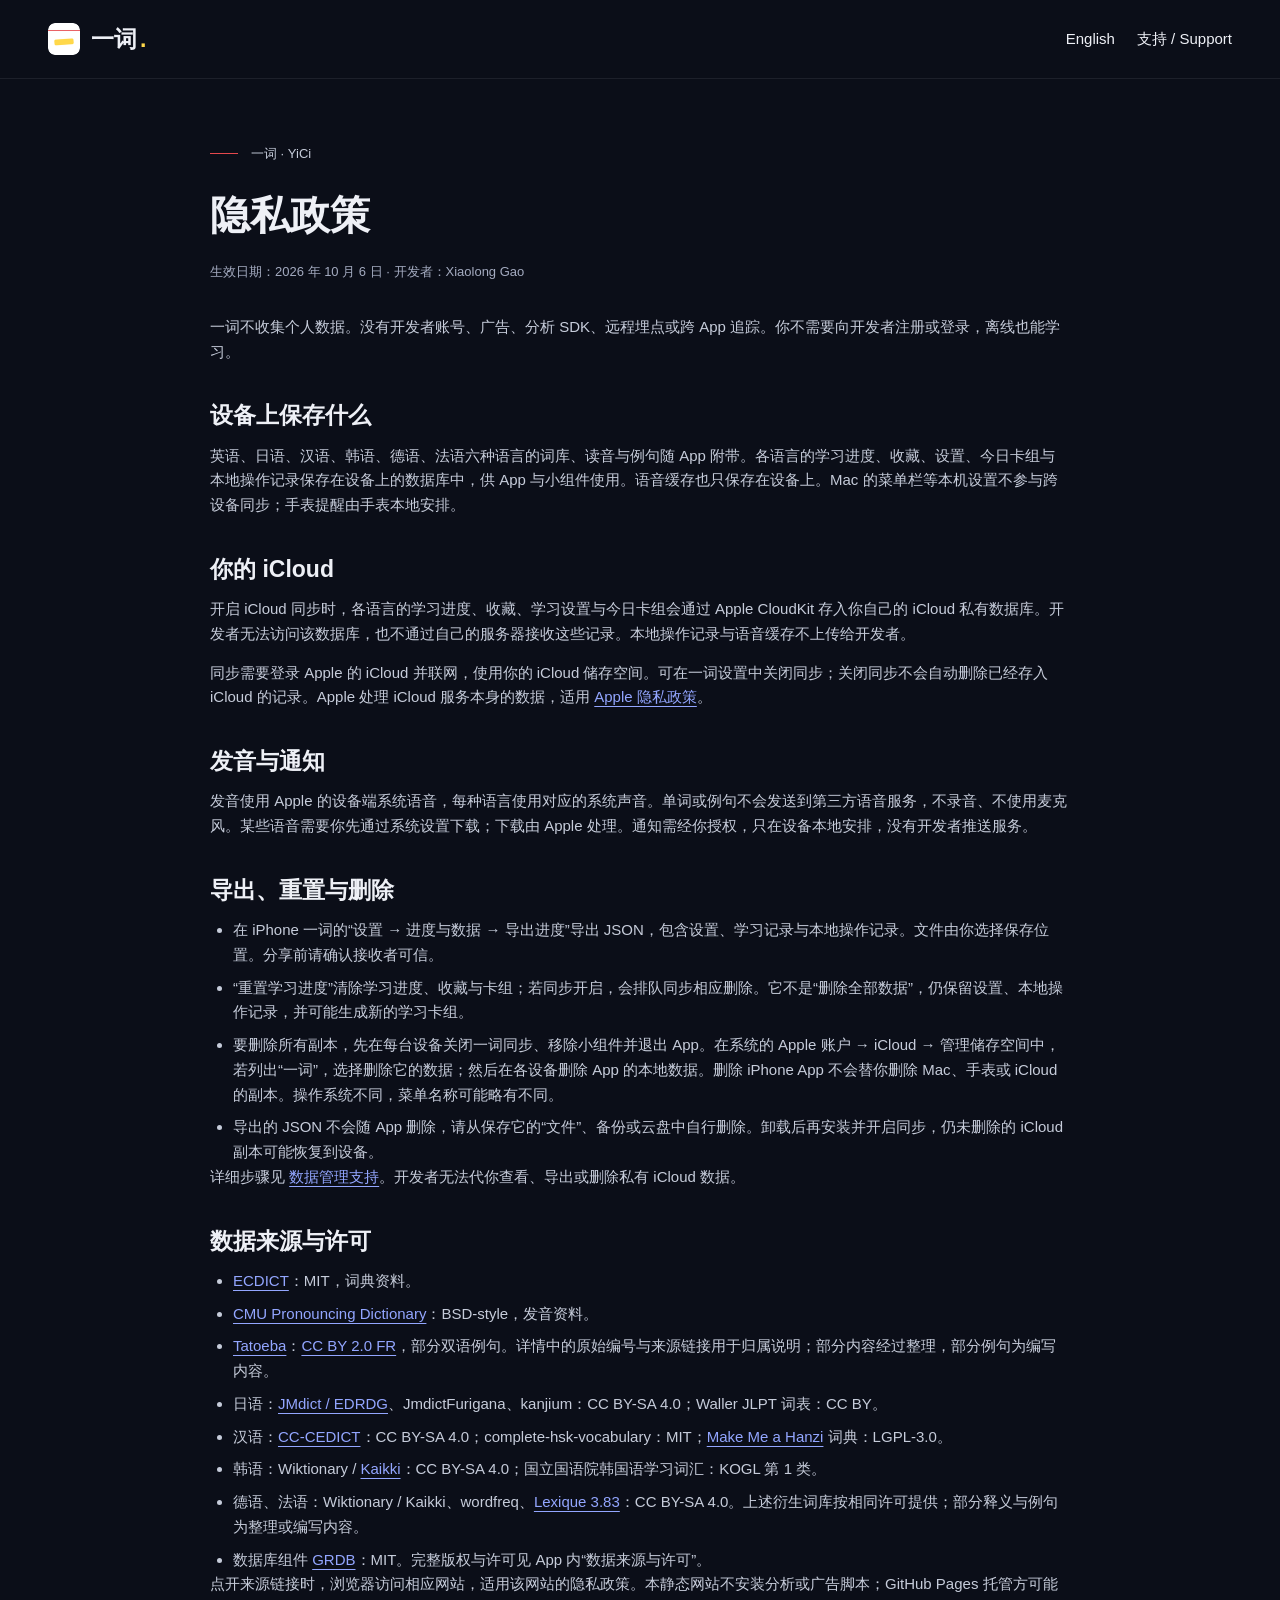
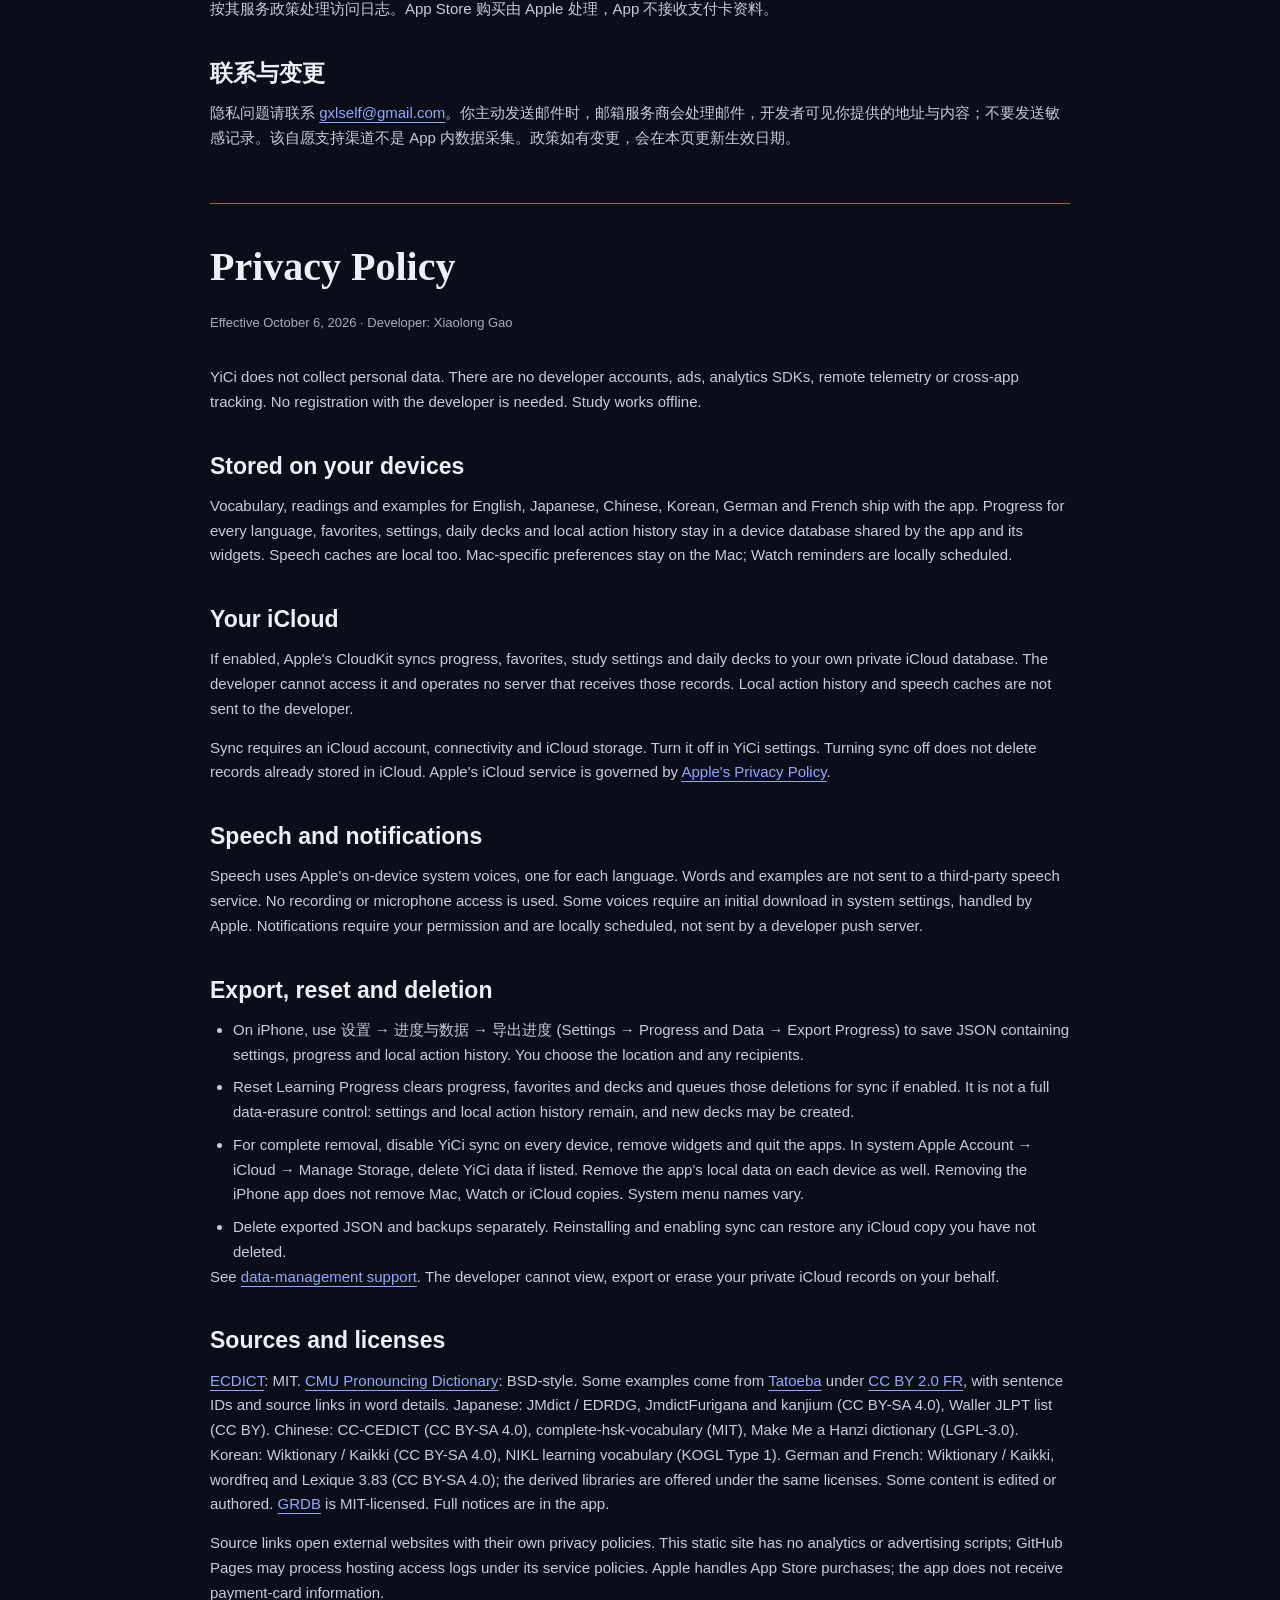
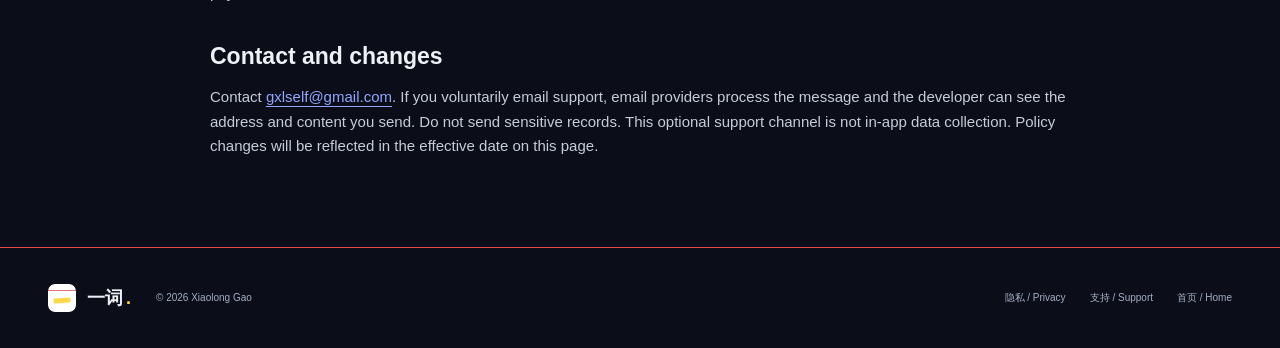
==== commit 24c2f5a8: "Publish merged YiCi site" ====
--- a/privacy.html
+++ b/privacy.html
@@ -39,18 +39,18 @@
   <main class="wrap policy" id="policy">
     <p class="eyebrow"><span class="red-rule"></span>一词 · YiCi</p>
     <h1>隐私政策</h1>
-    <p class="revision">生效日期：2026 年 10 月 4 日 · 开发者：Xiaolong Gao</p>
+    <p class="revision">生效日期：2026 年 10 月 6 日 · 开发者：Xiaolong Gao</p>
     <p>一词不收集个人数据。没有开发者账号、广告、分析 SDK、远程埋点或跨 App 追踪。你不需要向开发者注册或登录，离线也能学习。</p>
 
     <h2>设备上保存什么</h2>
-    <p>词库、音标与例句随 App 附带。学习进度、收藏、设置、今日卡组与本地操作记录保存在设备上的数据库中，供 App 与小组件使用。语音缓存也只保存在设备上。Mac 的菜单栏等本机设置不参与跨设备同步；手表提醒由手表本地安排。</p>
+    <p>英语、日语、汉语、韩语、德语、法语六种语言的词库、读音与例句随 App 附带。各语言的学习进度、收藏、设置、今日卡组与本地操作记录保存在设备上的数据库中，供 App 与小组件使用。语音缓存也只保存在设备上。Mac 的菜单栏等本机设置不参与跨设备同步；手表提醒由手表本地安排。</p>
 
     <h2>你的 iCloud</h2>
-    <p>开启 iCloud 同步时，学习进度、收藏、学习设置与今日卡组会通过 Apple CloudKit 存入你自己的 iCloud 私有数据库。开发者无法访问该数据库，也不通过自己的服务器接收这些记录。本地操作记录与语音缓存不上传给开发者。</p>
+    <p>开启 iCloud 同步时，各语言的学习进度、收藏、学习设置与今日卡组会通过 Apple CloudKit 存入你自己的 iCloud 私有数据库。开发者无法访问该数据库，也不通过自己的服务器接收这些记录。本地操作记录与语音缓存不上传给开发者。</p>
     <p>同步需要登录 Apple 的 iCloud 并联网，使用你的 iCloud 储存空间。可在一词设置中关闭同步；关闭同步不会自动删除已经存入 iCloud 的记录。Apple 处理 iCloud 服务本身的数据，适用 <a href="https://www.apple.com/legal/privacy/">Apple 隐私政策</a>。</p>
 
     <h2>发音与通知</h2>
-    <p>发音使用 Apple 的设备端系统语音。单词或例句不会发送到第三方语音服务，不录音、不使用麦克风。某些英语语音需要你先通过系统设置下载；下载由 Apple 处理。通知需经你授权，只在设备本地安排，没有开发者推送服务。</p>
+    <p>发音使用 Apple 的设备端系统语音，每种语言使用对应的系统声音。单词或例句不会发送到第三方语音服务，不录音、不使用麦克风。某些语音需要你先通过系统设置下载；下载由 Apple 处理。通知需经你授权，只在设备本地安排，没有开发者推送服务。</p>
 
     <h2>导出、重置与删除</h2>
     <ul>
@@ -66,7 +66,11 @@
       <li><a href="https://github.com/skywind3000/ECDICT">ECDICT</a>：MIT，词典资料。</li>
       <li><a href="https://github.com/cmusphinx/cmudict">CMU Pronouncing Dictionary</a>：BSD-style，发音资料。</li>
       <li><a href="https://tatoeba.org/zh-cn/">Tatoeba</a>：<a href="https://creativecommons.org/licenses/by/2.0/fr/">CC BY 2.0 FR</a>，部分双语例句。详情中的原始编号与来源链接用于归属说明；部分内容经过整理，部分例句为编写内容。</li>
-      <li>数据库组件 <a href="https://github.com/groue/GRDB.swift">GRDB</a>：MIT。完整版权与许可见 App 内“数据来源与许可”。</li>
+      <li>日语：<a href="https://www.edrdg.org/jmdict/j_jmdict.html">JMdict / EDRDG</a>、JmdictFurigana、kanjium：CC BY-SA 4.0；Waller JLPT 词表：CC BY。</li>
+<li>汉语：<a href="https://cc-cedict.org/">CC-CEDICT</a>：CC BY-SA 4.0；complete-hsk-vocabulary：MIT；<a href="https://github.com/skishore/makemeahanzi">Make Me a Hanzi</a> 词典：LGPL-3.0。</li>
+<li>韩语：Wiktionary / <a href="https://kaikki.org/">Kaikki</a>：CC BY-SA 4.0；国立国语院韩国语学习词汇：KOGL 第 1 类。</li>
+<li>德语、法语：Wiktionary / Kaikki、wordfreq、<a href="http://www.lexique.org/">Lexique 3.83</a>：CC BY-SA 4.0。上述衍生词库按相同许可提供；部分释义与例句为整理或编写内容。</li>
+<li>数据库组件 <a href="https://github.com/groue/GRDB.swift">GRDB</a>：MIT。完整版权与许可见 App 内“数据来源与许可”。</li>
     </ul>
     <p>点开来源链接时，浏览器访问相应网站，适用该网站的隐私政策。本静态网站不安装分析或广告脚本；GitHub Pages 托管方可能按其服务政策处理访问日志。App Store 购买由 Apple 处理，App 不接收支付卡资料。</p>
 
@@ -75,15 +79,15 @@
 
     <section id="english" lang="en-US" aria-labelledby="english-title">
       <h1 id="english-title">Privacy Policy</h1>
-      <p class="revision">Effective October 4, 2026 · Developer: Xiaolong Gao</p>
+      <p class="revision">Effective October 6, 2026 · Developer: Xiaolong Gao</p>
       <p>YiCi does not collect personal data. There are no developer accounts, ads, analytics SDKs, remote telemetry or cross-app tracking. No registration with the developer is needed. Study works offline.</p>
       <h2>Stored on your devices</h2>
-      <p>Vocabulary, IPA and examples ship with the app. Progress, favorites, settings, daily decks and local action history stay in a device database shared by the app and its widgets. Speech caches are local too. Mac-specific preferences stay on the Mac; Watch reminders are locally scheduled.</p>
+      <p>Vocabulary, readings and examples for English, Japanese, Chinese, Korean, German and French ship with the app. Progress for every language, favorites, settings, daily decks and local action history stay in a device database shared by the app and its widgets. Speech caches are local too. Mac-specific preferences stay on the Mac; Watch reminders are locally scheduled.</p>
       <h2>Your iCloud</h2>
       <p>If enabled, Apple's CloudKit syncs progress, favorites, study settings and daily decks to your own private iCloud database. The developer cannot access it and operates no server that receives those records. Local action history and speech caches are not sent to the developer.</p>
       <p>Sync requires an iCloud account, connectivity and iCloud storage. Turn it off in YiCi settings. Turning sync off does not delete records already stored in iCloud. Apple's iCloud service is governed by <a href="https://www.apple.com/legal/privacy/">Apple's Privacy Policy</a>.</p>
       <h2>Speech and notifications</h2>
-      <p>Speech uses Apple's on-device system voices. Words and examples are not sent to a third-party speech service. No recording or microphone access is used. Some voices require an initial download in system settings, handled by Apple. Notifications require your permission and are locally scheduled, not sent by a developer push server.</p>
+      <p>Speech uses Apple's on-device system voices, one for each language. Words and examples are not sent to a third-party speech service. No recording or microphone access is used. Some voices require an initial download in system settings, handled by Apple. Notifications require your permission and are locally scheduled, not sent by a developer push server.</p>
       <h2>Export, reset and deletion</h2>
       <ul>
         <li>On iPhone, use 设置 → 进度与数据 → 导出进度 (Settings → Progress and Data → Export Progress) to save JSON containing settings, progress and local action history. You choose the location and any recipients.</li>
@@ -93,7 +97,7 @@
       </ul>
       <p>See <a href="support.html#data-en">data-management support</a>. The developer cannot view, export or erase your private iCloud records on your behalf.</p>
       <h2>Sources and licenses</h2>
-      <p><a href="https://github.com/skywind3000/ECDICT">ECDICT</a>: MIT. <a href="https://github.com/cmusphinx/cmudict">CMU Pronouncing Dictionary</a>: BSD-style. Some examples come from <a href="https://tatoeba.org/">Tatoeba</a> under <a href="https://creativecommons.org/licenses/by/2.0/fr/">CC BY 2.0 FR</a>, with sentence IDs and source links in word details. Some content is edited or authored. <a href="https://github.com/groue/GRDB.swift">GRDB</a> is MIT-licensed. Full notices are in the app.</p>
+      <p><a href="https://github.com/skywind3000/ECDICT">ECDICT</a>: MIT. <a href="https://github.com/cmusphinx/cmudict">CMU Pronouncing Dictionary</a>: BSD-style. Some examples come from <a href="https://tatoeba.org/">Tatoeba</a> under <a href="https://creativecommons.org/licenses/by/2.0/fr/">CC BY 2.0 FR</a>, with sentence IDs and source links in word details. Japanese: JMdict / EDRDG, JmdictFurigana and kanjium (CC BY-SA 4.0), Waller JLPT list (CC BY). Chinese: CC-CEDICT (CC BY-SA 4.0), complete-hsk-vocabulary (MIT), Make Me a Hanzi dictionary (LGPL-3.0). Korean: Wiktionary / Kaikki (CC BY-SA 4.0), NIKL learning vocabulary (KOGL Type 1). German and French: Wiktionary / Kaikki, wordfreq and Lexique 3.83 (CC BY-SA 4.0); the derived libraries are offered under the same licenses. Some content is edited or authored. <a href="https://github.com/groue/GRDB.swift">GRDB</a> is MIT-licensed. Full notices are in the app.</p>
       <p>Source links open external websites with their own privacy policies. This static site has no analytics or advertising scripts; GitHub Pages may process hosting access logs under its service policies. Apple handles App Store purchases; the app does not receive payment-card information.</p>
       <h2>Contact and changes</h2>
       <p>Contact <a href="mailto:gxlself@gmail.com">gxlself@gmail.com</a>. If you voluntarily email support, email providers process the message and the developer can see the address and content you send. Do not send sensitive records. This optional support channel is not in-app data collection. Policy changes will be reflected in the effective date on this page.</p>
--- a/styles.css
+++ b/styles.css
@@ -768,3 +768,25 @@
 @media (prefers-reduced-motion: reduce) and (max-width: 767px) {
   .hero-phone { transform: translateX(-50%) rotate(-8deg) scale(.68); }
 }
+
+/* 六种语言（docs/07-multilang.md） */
+.languages { background: var(--ground); border-bottom: 1px solid var(--line); }
+.languages-heading { display: flex; justify-content: space-between; align-items: flex-end; gap: 40px; }
+.languages-heading .section-copy { font-size: 14px; padding-bottom: 5px; margin-right: 104px; }
+.languages-grid { display: grid; grid-template-columns: repeat(3, minmax(0, 1fr)); gap: 44px 28px; margin-top: 64px; }
+.lang-item { margin: 0; min-width: 0; }
+.lang-item img { display: block; width: 100%; height: auto; border-radius: 20px; box-shadow: 0 26px 60px rgb(0 0 0 / 0.42), 0 2px 8px rgb(0 0 0 / 0.25); transition: transform 0.35s ease; }
+.lang-item:hover img { transform: translateY(-4px) rotate(-0.6deg); }
+.lang-item h3 { display: flex; align-items: baseline; gap: 10px; font-size: 15px; font-weight: 600; margin: 22px 0 0; }
+.lang-item h3 span { font-family: var(--serif); font-style: italic; font-weight: 400; font-size: 17px; color: var(--muted); }
+.lang-item p { font-size: 12.5px; color: var(--muted); margin: 6px 0 0; line-height: 1.75; }
+.languages-note { margin-top: 56px; font-size: 13px; color: var(--muted); border-top: 1px solid var(--line); padding-top: 22px; }
+@media (max-width: 1023px) {
+  .languages-grid { grid-template-columns: repeat(2, minmax(0, 1fr)); }
+  .languages-heading .section-copy { margin: 0; }
+}
+@media (max-width: 767px) {
+  .languages-heading { flex-direction: column; align-items: flex-start; gap: 20px; }
+  .languages-grid { grid-template-columns: minmax(0, 1fr); gap: 36px; margin-top: 40px; }
+}
+@media (prefers-reduced-motion: reduce) { .lang-item img { transition: none; } }
